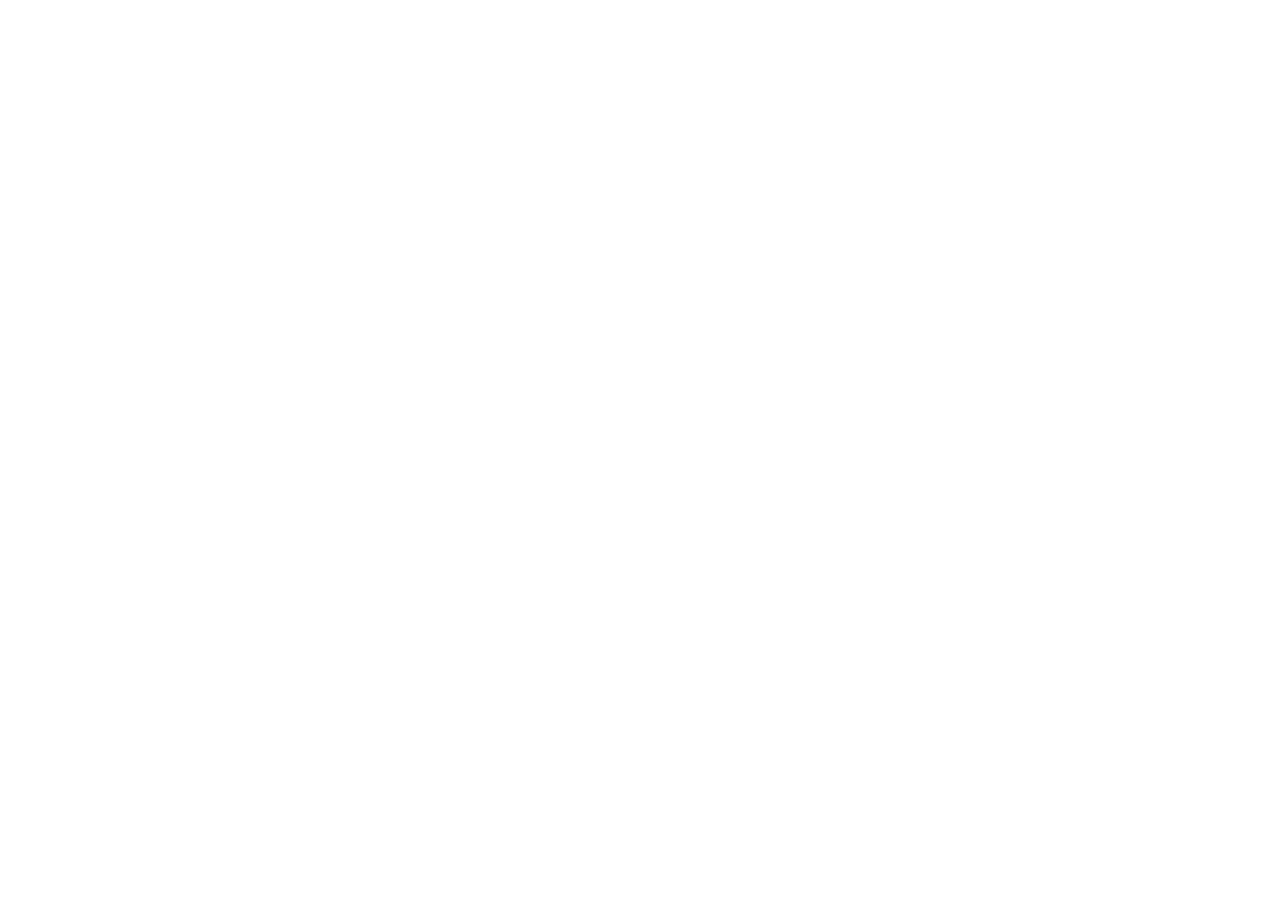
==== index.html @ a0ebe7ca "完成登录的开发" ====
<!DOCTYPE html>
<html lang="en">

<head>
    <meta charset="UTF-8">
    <meta http-equiv="X-UA-Compatible" content="IE=edge">
    <meta name="viewport" content="width=device-width, initial-scale=1.0">
    <title>Document</title>
</head>

<body>

</body>

</html>
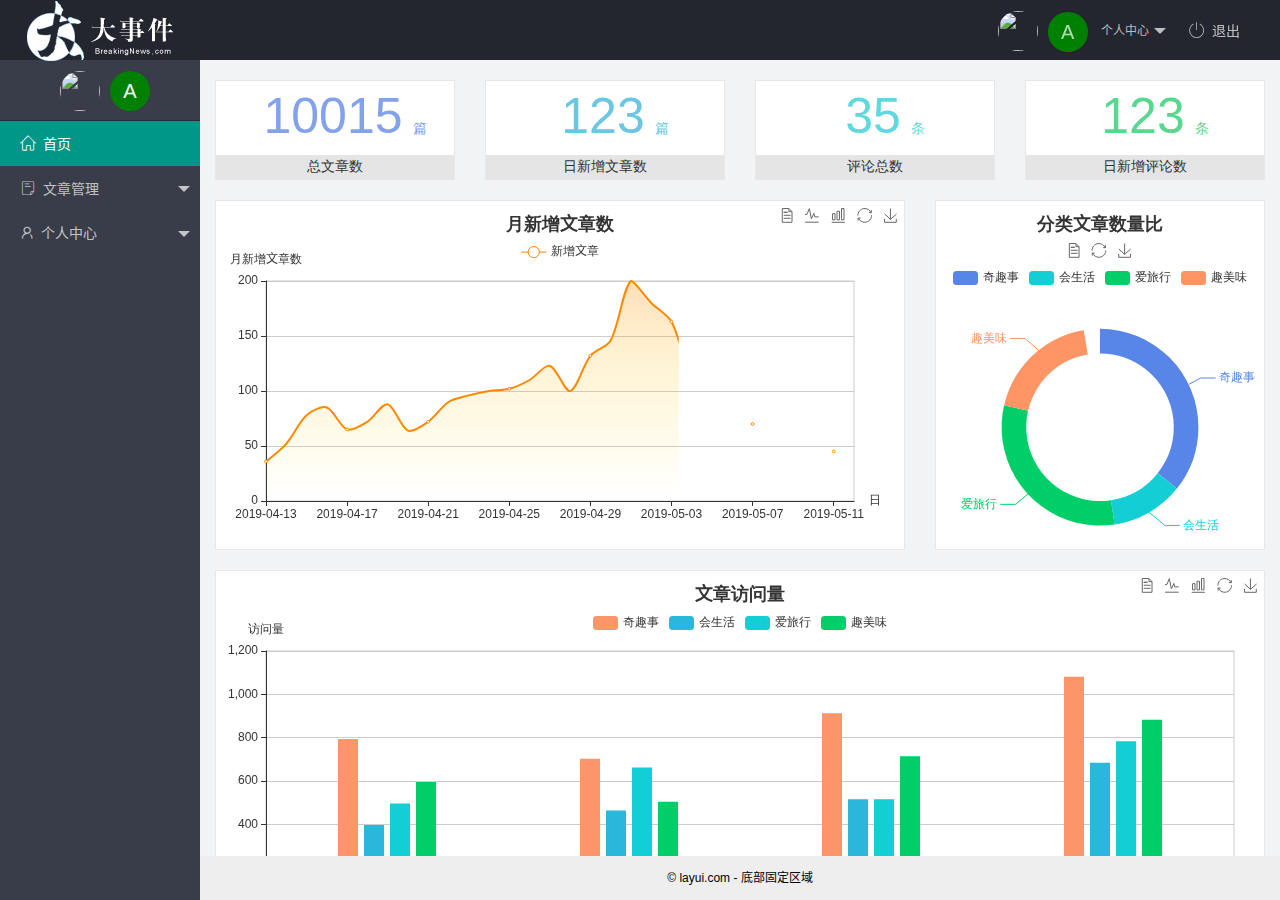
==== commit ed99ae4f: "完成主页部分内容" ====
--- a/index.html
+++ b/index.html
@@ -1,14 +1,85 @@
 <!DOCTYPE html>
-<html lang="en">
+<html lang="zh-CN">
 
 <head>
-    <meta charset="UTF-8">
-    <meta http-equiv="X-UA-Compatible" content="IE=edge">
-    <meta name="viewport" content="width=device-width, initial-scale=1.0">
-    <title>Document</title>
+    <meta charset="utf-8">
+    <meta name="viewport" content="width=device-width, initial-scale=1, maximum-scale=1">
+    <title>后台首页</title>
+
+    <link rel="stylesheet" href="/assets/lib/layui/css/layui.css">
+    <link rel="stylesheet" href="/assets/css/index.css">
+    <link rel="stylesheet" href="/assets/fonts/iconfont.css">
+    <script src="/assets/lib/jquery.js"></script>
 </head>
 
-<body>
+<body class="layui-layout-body">
+    <div class="layui-layout layui-layout-admin">
+        <div class="layui-header">
+            <div class="layui-logo">
+                <img src="/assets/images/logo.png" alt="">
+            </div>
+            <!-- 头部区域（可配合layui已有的水平导航） -->
+
+            <ul class="layui-nav layui-layout-right">
+                <li class="layui-nav-item">
+                    <a href="javascript:;" class="userinfo">
+                        <img src="http://t.cn/RCzsdCq" class="layui-nav-img"><span class="text-avatar">A</span> 个人中心
+                    </a>
+                    <dl class="layui-nav-child">
+                        <dd><a href="">基本资料</a></dd>
+                        <dd><a href="">更换头像</a></dd>
+                        <dd><a href="">重置密码</a></dd>
+                    </dl>
+                </li>
+                <li class="layui-nav-item">
+                    <a href="javascript:;" id="btnLogout"> <i class="iconfont icon-tuichu"></i>退出</a>
+                </li>
+            </ul>
+        </div>
+
+        <div class="layui-side layui-bg-black">
+            <div class="layui-side-scroll">
+                <!-- 左侧导航区域（可配合layui已有的垂直导航） -->
+                <div class="userinfo">
+                    <img src="http://t.cn/RCzsdCq" class="layui-nav-img"><span class="text-avatar">A</span>
+                    <span id="welcome"></span>
+                </div>
+                <ul class="layui-nav layui-nav-tree" lay-shrink="all" lay-filter="test">
+                    <li class="layui-nav-item layui-this"><a href="/home/dashboard.html" target="fm"><i
+                                class="iconfont icon-home"></i>首页</a></li>
+                    <li class="layui-nav-item">
+                        <a class="" href="javascript:;"><i class="iconfont icon-16"></i>文章管理</a>
+                        <dl class="layui-nav-child">
+                            <dd><a href="javascript:;"><i class="layui-icon layui-icon-app"></i>文章类别</a></dd>
+                            <dd><a href="javascript:;"><i class="layui-icon layui-icon-app"></i>文章列表</a></dd>
+                            <dd><a href="javascript:;"><i class="layui-icon layui-icon-app"></i>发表文章</a></dd>
+                        </dl>
+                    </li>
+                    <li class="layui-nav-item">
+                        <a href="javascript:;"><i class="layui-icon layui-icon-username"></i>个人中心</a>
+                        <dl class="layui-nav-child">
+                            <dd><a href="javascript:;"><i class="layui-icon layui-icon-app"></i>基本资料</a></dd>
+                            <dd><a href="javascript:;"><i class="layui-icon layui-icon-app"></i>更换头像</a></dd>
+                            <dd><a href="javascript:;"><i class="layui-icon layui-icon-app"></i>重置密码</a></dd>
+                        </dl>
+                    </li>
+
+                </ul>
+            </div>
+        </div>
+
+        <div class="layui-body">
+            <!-- 内容主体区域 -->
+            <iframe name="fm" src="/home/dashboard.html" frameborder="0"></iframe>
+        </div>
+
+        <div class="layui-footer myfooter">
+            © layui.com - 底部固定区域
+        </div>
+    </div>
+    <script src="/assets/lib/layui/layui.all.js"></script>
+    <script src="/assets/js/baseAPI.js"></script>
+    <script src="/assets/js/index.js"></script>
 
 </body>
 
--- a/assets/lib/layui/css/layui.css
+++ b/assets/lib/layui/css/layui.css
@@ -0,0 +1,2 @@
+/** layui-v2.5.5 MIT License By https://www.layui.com */
+ .layui-inline,img{display:inline-block;vertical-align:middle}h1,h2,h3,h4,h5,h6{font-weight:400}.layui-edge,.layui-header,.layui-inline,.layui-main{position:relative}.layui-body,.layui-edge,.layui-elip{overflow:hidden}.layui-btn,.layui-edge,.layui-inline,img{vertical-align:middle}.layui-btn,.layui-disabled,.layui-icon,.layui-unselect{-moz-user-select:none;-webkit-user-select:none;-ms-user-select:none}.layui-elip,.layui-form-checkbox span,.layui-form-pane .layui-form-label{text-overflow:ellipsis;white-space:nowrap}.layui-breadcrumb,.layui-tree-btnGroup{visibility:hidden}blockquote,body,button,dd,div,dl,dt,form,h1,h2,h3,h4,h5,h6,input,li,ol,p,pre,td,textarea,th,ul{margin:0;padding:0;-webkit-tap-highlight-color:rgba(0,0,0,0)}a:active,a:hover{outline:0}img{border:none}li{list-style:none}table{border-collapse:collapse;border-spacing:0}h4,h5,h6{font-size:100%}button,input,optgroup,option,select,textarea{font-family:inherit;font-size:inherit;font-style:inherit;font-weight:inherit;outline:0}pre{white-space:pre-wrap;white-space:-moz-pre-wrap;white-space:-pre-wrap;white-space:-o-pre-wrap;word-wrap:break-word}body{line-height:24px;font:14px Helvetica Neue,Helvetica,PingFang SC,Tahoma,Arial,sans-serif}hr{height:1px;margin:10px 0;border:0;clear:both}a{color:#333;text-decoration:none}a:hover{color:#777}a cite{font-style:normal;*cursor:pointer}.layui-border-box,.layui-border-box *{box-sizing:border-box}.layui-box,.layui-box *{box-sizing:content-box}.layui-clear{clear:both;*zoom:1}.layui-clear:after{content:'\20';clear:both;*zoom:1;display:block;height:0}.layui-inline{*display:inline;*zoom:1}.layui-edge{display:inline-block;width:0;height:0;border-width:6px;border-style:dashed;border-color:transparent}.layui-edge-top{top:-4px;border-bottom-color:#999;border-bottom-style:solid}.layui-edge-right{border-left-color:#999;border-left-style:solid}.layui-edge-bottom{top:2px;border-top-color:#999;border-top-style:solid}.layui-edge-left{border-right-color:#999;border-right-style:solid}.layui-disabled,.layui-disabled:hover{color:#d2d2d2!important;cursor:not-allowed!important}.layui-circle{border-radius:100%}.layui-show{display:block!important}.layui-hide{display:none!important}@font-face{font-family:layui-icon;src:url(../font/iconfont.eot?v=250);src:url(../font/iconfont.eot?v=250#iefix) format('embedded-opentype'),url(../font/iconfont.woff2?v=250) format('woff2'),url(../font/iconfont.woff?v=250) format('woff'),url(../font/iconfont.ttf?v=250) format('truetype'),url(../font/iconfont.svg?v=250#layui-icon) format('svg')}.layui-icon{font-family:layui-icon!important;font-size:16px;font-style:normal;-webkit-font-smoothing:antialiased;-moz-osx-font-smoothing:grayscale}.layui-icon-reply-fill:before{content:"\e611"}.layui-icon-set-fill:before{content:"\e614"}.layui-icon-menu-fill:before{content:"\e60f"}.layui-icon-search:before{content:"\e615"}.layui-icon-share:before{content:"\e641"}.layui-icon-set-sm:before{content:"\e620"}.layui-icon-engine:before{content:"\e628"}.layui-icon-close:before{content:"\1006"}.layui-icon-close-fill:before{content:"\1007"}.layui-icon-chart-screen:before{content:"\e629"}.layui-icon-star:before{content:"\e600"}.layui-icon-circle-dot:before{content:"\e617"}.layui-icon-chat:before{content:"\e606"}.layui-icon-release:before{content:"\e609"}.layui-icon-list:before{content:"\e60a"}.layui-icon-chart:before{content:"\e62c"}.layui-icon-ok-circle:before{content:"\1005"}.layui-icon-layim-theme:before{content:"\e61b"}.layui-icon-table:before{content:"\e62d"}.layui-icon-right:before{content:"\e602"}.layui-icon-left:before{content:"\e603"}.layui-icon-cart-simple:before{content:"\e698"}.layui-icon-face-cry:before{content:"\e69c"}.layui-icon-face-smile:before{content:"\e6af"}.layui-icon-survey:before{content:"\e6b2"}.layui-icon-tree:before{content:"\e62e"}.layui-icon-upload-circle:before{content:"\e62f"}.layui-icon-add-circle:before{content:"\e61f"}.layui-icon-download-circle:before{content:"\e601"}.layui-icon-templeate-1:before{content:"\e630"}.layui-icon-util:before{content:"\e631"}.layui-icon-face-surprised:before{content:"\e664"}.layui-icon-edit:before{content:"\e642"}.layui-icon-speaker:before{content:"\e645"}.layui-icon-down:before{content:"\e61a"}.layui-icon-file:before{content:"\e621"}.layui-icon-layouts:before{content:"\e632"}.layui-icon-rate-half:before{content:"\e6c9"}.layui-icon-add-circle-fine:before{content:"\e608"}.layui-icon-prev-circle:before{content:"\e633"}.layui-icon-read:before{content:"\e705"}.layui-icon-404:before{content:"\e61c"}.layui-icon-carousel:before{content:"\e634"}.layui-icon-help:before{content:"\e607"}.layui-icon-code-circle:before{content:"\e635"}.layui-icon-water:before{content:"\e636"}.layui-icon-username:before{content:"\e66f"}.layui-icon-find-fill:before{content:"\e670"}.layui-icon-about:before{content:"\e60b"}.layui-icon-location:before{content:"\e715"}.layui-icon-up:before{content:"\e619"}.layui-icon-pause:before{content:"\e651"}.layui-icon-date:before{content:"\e637"}.layui-icon-layim-uploadfile:before{content:"\e61d"}.layui-icon-delete:before{content:"\e640"}.layui-icon-play:before{content:"\e652"}.layui-icon-top:before{content:"\e604"}.layui-icon-friends:before{content:"\e612"}.layui-icon-refresh-3:before{content:"\e9aa"}.layui-icon-ok:before{content:"\e605"}.layui-icon-layer:before{content:"\e638"}.layui-icon-face-smile-fine:before{content:"\e60c"}.layui-icon-dollar:before{content:"\e659"}.layui-icon-group:before{content:"\e613"}.layui-icon-layim-download:before{content:"\e61e"}.layui-icon-picture-fine:before{content:"\e60d"}.layui-icon-link:before{content:"\e64c"}.layui-icon-diamond:before{content:"\e735"}.layui-icon-log:before{content:"\e60e"}.layui-icon-rate-solid:before{content:"\e67a"}.layui-icon-fonts-del:before{content:"\e64f"}.layui-icon-unlink:before{content:"\e64d"}.layui-icon-fonts-clear:before{content:"\e639"}.layui-icon-triangle-r:before{content:"\e623"}.layui-icon-circle:before{content:"\e63f"}.layui-icon-radio:before{content:"\e643"}.layui-icon-align-center:before{content:"\e647"}.layui-icon-align-right:before{content:"\e648"}.layui-icon-align-left:before{content:"\e649"}.layui-icon-loading-1:before{content:"\e63e"}.layui-icon-return:before{content:"\e65c"}.layui-icon-fonts-strong:before{content:"\e62b"}.layui-icon-upload:before{content:"\e67c"}.layui-icon-dialogue:before{content:"\e63a"}.layui-icon-video:before{content:"\e6ed"}.layui-icon-headset:before{content:"\e6fc"}.layui-icon-cellphone-fine:before{content:"\e63b"}.layui-icon-add-1:before{content:"\e654"}.layui-icon-face-smile-b:before{content:"\e650"}.layui-icon-fonts-html:before{content:"\e64b"}.layui-icon-form:before{content:"\e63c"}.layui-icon-cart:before{content:"\e657"}.layui-icon-camera-fill:before{content:"\e65d"}.layui-icon-tabs:before{content:"\e62a"}.layui-icon-fonts-code:before{content:"\e64e"}.layui-icon-fire:before{content:"\e756"}.layui-icon-set:before{content:"\e716"}.layui-icon-fonts-u:before{content:"\e646"}.layui-icon-triangle-d:before{content:"\e625"}.layui-icon-tips:before{content:"\e702"}.layui-icon-picture:before{content:"\e64a"}.layui-icon-more-vertical:before{content:"\e671"}.layui-icon-flag:before{content:"\e66c"}.layui-icon-loading:before{content:"\e63d"}.layui-icon-fonts-i:before{content:"\e644"}.layui-icon-refresh-1:before{content:"\e666"}.layui-icon-rmb:before{content:"\e65e"}.layui-icon-home:before{content:"\e68e"}.layui-icon-user:before{content:"\e770"}.layui-icon-notice:before{content:"\e667"}.layui-icon-login-weibo:before{content:"\e675"}.layui-icon-voice:before{content:"\e688"}.layui-icon-upload-drag:before{content:"\e681"}.layui-icon-login-qq:before{content:"\e676"}.layui-icon-snowflake:before{content:"\e6b1"}.layui-icon-file-b:before{content:"\e655"}.layui-icon-template:before{content:"\e663"}.layui-icon-auz:before{content:"\e672"}.layui-icon-console:before{content:"\e665"}.layui-icon-app:before{content:"\e653"}.layui-icon-prev:before{content:"\e65a"}.layui-icon-website:before{content:"\e7ae"}.layui-icon-next:before{content:"\e65b"}.layui-icon-component:before{content:"\e857"}.layui-icon-more:before{content:"\e65f"}.layui-icon-login-wechat:before{content:"\e677"}.layui-icon-shrink-right:before{content:"\e668"}.layui-icon-spread-left:before{content:"\e66b"}.layui-icon-camera:before{content:"\e660"}.layui-icon-note:before{content:"\e66e"}.layui-icon-refresh:before{content:"\e669"}.layui-icon-female:before{content:"\e661"}.layui-icon-male:before{content:"\e662"}.layui-icon-password:before{content:"\e673"}.layui-icon-senior:before{content:"\e674"}.layui-icon-theme:before{content:"\e66a"}.layui-icon-tread:before{content:"\e6c5"}.layui-icon-praise:before{content:"\e6c6"}.layui-icon-star-fill:before{content:"\e658"}.layui-icon-rate:before{content:"\e67b"}.layui-icon-template-1:before{content:"\e656"}.layui-icon-vercode:before{content:"\e679"}.layui-icon-cellphone:before{content:"\e678"}.layui-icon-screen-full:before{content:"\e622"}.layui-icon-screen-restore:before{content:"\e758"}.layui-icon-cols:before{content:"\e610"}.layui-icon-export:before{content:"\e67d"}.layui-icon-print:before{content:"\e66d"}.layui-icon-slider:before{content:"\e714"}.layui-icon-addition:before{content:"\e624"}.layui-icon-subtraction:before{content:"\e67e"}.layui-icon-service:before{content:"\e626"}.layui-icon-transfer:before{content:"\e691"}.layui-main{width:1140px;margin:0 auto}.layui-header{z-index:1000;height:60px}.layui-header a:hover{transition:all .5s;-webkit-transition:all .5s}.layui-side{position:fixed;left:0;top:0;bottom:0;z-index:999;width:200px;overflow-x:hidden}.layui-side-scroll{position:relative;width:220px;height:100%;overflow-x:hidden}.layui-body{position:absolute;left:200px;right:0;top:0;bottom:0;z-index:998;width:auto;overflow-y:auto;box-sizing:border-box}.layui-layout-body{overflow:hidden}.layui-layout-admin .layui-header{background-color:#23262E}.layui-layout-admin .layui-side{top:60px;width:200px;overflow-x:hidden}.layui-layout-admin .layui-body{position:fixed;top:60px;bottom:44px}.layui-layout-admin .layui-main{width:auto;margin:0 15px}.layui-layout-admin .layui-footer{position:fixed;left:200px;right:0;bottom:0;height:44px;line-height:44px;padding:0 15px;background-color:#eee}.layui-layout-admin .layui-logo{position:absolute;left:0;top:0;width:200px;height:100%;line-height:60px;text-align:center;color:#009688;font-size:16px}.layui-layout-admin .layui-header .layui-nav{background:0 0}.layui-layout-left{position:absolute!important;left:200px;top:0}.layui-layout-right{position:absolute!important;right:0;top:0}.layui-container{position:relative;margin:0 auto;padding:0 15px;box-sizing:border-box}.layui-fluid{position:relative;margin:0 auto;padding:0 15px}.layui-row:after,.layui-row:before{content:'';display:block;clear:both}.layui-col-lg1,.layui-col-lg10,.layui-col-lg11,.layui-col-lg12,.layui-col-lg2,.layui-col-lg3,.layui-col-lg4,.layui-col-lg5,.layui-col-lg6,.layui-col-lg7,.layui-col-lg8,.layui-col-lg9,.layui-col-md1,.layui-col-md10,.layui-col-md11,.layui-col-md12,.layui-col-md2,.layui-col-md3,.layui-col-md4,.layui-col-md5,.layui-col-md6,.layui-col-md7,.layui-col-md8,.layui-col-md9,.layui-col-sm1,.layui-col-sm10,.layui-col-sm11,.layui-col-sm12,.layui-col-sm2,.layui-col-sm3,.layui-col-sm4,.layui-col-sm5,.layui-col-sm6,.layui-col-sm7,.layui-col-sm8,.layui-col-sm9,.layui-col-xs1,.layui-col-xs10,.layui-col-xs11,.layui-col-xs12,.layui-col-xs2,.layui-col-xs3,.layui-col-xs4,.layui-col-xs5,.layui-col-xs6,.layui-col-xs7,.layui-col-xs8,.layui-col-xs9{position:relative;display:block;box-sizing:border-box}.layui-col-xs1,.layui-col-xs10,.layui-col-xs11,.layui-col-xs12,.layui-col-xs2,.layui-col-xs3,.layui-col-xs4,.layui-col-xs5,.layui-col-xs6,.layui-col-xs7,.layui-col-xs8,.layui-col-xs9{float:left}.layui-col-xs1{width:8.33333333%}.layui-col-xs2{width:16.66666667%}.layui-col-xs3{width:25%}.layui-col-xs4{width:33.33333333%}.layui-col-xs5{width:41.66666667%}.layui-col-xs6{width:50%}.layui-col-xs7{width:58.33333333%}.layui-col-xs8{width:66.66666667%}.layui-col-xs9{width:75%}.layui-col-xs10{width:83.33333333%}.layui-col-xs11{width:91.66666667%}.layui-col-xs12{width:100%}.layui-col-xs-offset1{margin-left:8.33333333%}.layui-col-xs-offset2{margin-left:16.66666667%}.layui-col-xs-offset3{margin-left:25%}.layui-col-xs-offset4{margin-left:33.33333333%}.layui-col-xs-offset5{margin-left:41.66666667%}.layui-col-xs-offset6{margin-left:50%}.layui-col-xs-offset7{margin-left:58.33333333%}.layui-col-xs-offset8{margin-left:66.66666667%}.layui-col-xs-offset9{margin-left:75%}.layui-col-xs-offset10{margin-left:83.33333333%}.layui-col-xs-offset11{margin-left:91.66666667%}.layui-col-xs-offset12{margin-left:100%}@media screen and (max-width:768px){.layui-hide-xs{display:none!important}.layui-show-xs-block{display:block!important}.layui-show-xs-inline{display:inline!important}.layui-show-xs-inline-block{display:inline-block!important}}@media screen and (min-width:768px){.layui-container{width:750px}.layui-hide-sm{display:none!important}.layui-show-sm-block{display:block!important}.layui-show-sm-inline{display:inline!important}.layui-show-sm-inline-block{display:inline-block!important}.layui-col-sm1,.layui-col-sm10,.layui-col-sm11,.layui-col-sm12,.layui-col-sm2,.layui-col-sm3,.layui-col-sm4,.layui-col-sm5,.layui-col-sm6,.layui-col-sm7,.layui-col-sm8,.layui-col-sm9{float:left}.layui-col-sm1{width:8.33333333%}.layui-col-sm2{width:16.66666667%}.layui-col-sm3{width:25%}.layui-col-sm4{width:33.33333333%}.layui-col-sm5{width:41.66666667%}.layui-col-sm6{width:50%}.layui-col-sm7{width:58.33333333%}.layui-col-sm8{width:66.66666667%}.layui-col-sm9{width:75%}.layui-col-sm10{width:83.33333333%}.layui-col-sm11{width:91.66666667%}.layui-col-sm12{width:100%}.layui-col-sm-offset1{margin-left:8.33333333%}.layui-col-sm-offset2{margin-left:16.66666667%}.layui-col-sm-offset3{margin-left:25%}.layui-col-sm-offset4{margin-left:33.33333333%}.layui-col-sm-offset5{margin-left:41.66666667%}.layui-col-sm-offset6{margin-left:50%}.layui-col-sm-offset7{margin-left:58.33333333%}.layui-col-sm-offset8{margin-left:66.66666667%}.layui-col-sm-offset9{margin-left:75%}.layui-col-sm-offset10{margin-left:83.33333333%}.layui-col-sm-offset11{margin-left:91.66666667%}.layui-col-sm-offset12{margin-left:100%}}@media screen and (min-width:992px){.layui-container{width:970px}.layui-hide-md{display:none!important}.layui-show-md-block{display:block!important}.layui-show-md-inline{display:inline!important}.layui-show-md-inline-block{display:inline-block!important}.layui-col-md1,.layui-col-md10,.layui-col-md11,.layui-col-md12,.layui-col-md2,.layui-col-md3,.layui-col-md4,.layui-col-md5,.layui-col-md6,.layui-col-md7,.layui-col-md8,.layui-col-md9{float:left}.layui-col-md1{width:8.33333333%}.layui-col-md2{width:16.66666667%}.layui-col-md3{width:25%}.layui-col-md4{width:33.33333333%}.layui-col-md5{width:41.66666667%}.layui-col-md6{width:50%}.layui-col-md7{width:58.33333333%}.layui-col-md8{width:66.66666667%}.layui-col-md9{width:75%}.layui-col-md10{width:83.33333333%}.layui-col-md11{width:91.66666667%}.layui-col-md12{width:100%}.layui-col-md-offset1{margin-left:8.33333333%}.layui-col-md-offset2{margin-left:16.66666667%}.layui-col-md-offset3{margin-left:25%}.layui-col-md-offset4{margin-left:33.33333333%}.layui-col-md-offset5{margin-left:41.66666667%}.layui-col-md-offset6{margin-left:50%}.layui-col-md-offset7{margin-left:58.33333333%}.layui-col-md-offset8{margin-left:66.66666667%}.layui-col-md-offset9{margin-left:75%}.layui-col-md-offset10{margin-left:83.33333333%}.layui-col-md-offset11{margin-left:91.66666667%}.layui-col-md-offset12{margin-left:100%}}@media screen and (min-width:1200px){.layui-container{width:1170px}.layui-hide-lg{display:none!important}.layui-show-lg-block{display:block!important}.layui-show-lg-inline{display:inline!important}.layui-show-lg-inline-block{display:inline-block!important}.layui-col-lg1,.layui-col-lg10,.layui-col-lg11,.layui-col-lg12,.layui-col-lg2,.layui-col-lg3,.layui-col-lg4,.layui-col-lg5,.layui-col-lg6,.layui-col-lg7,.layui-col-lg8,.layui-col-lg9{float:left}.layui-col-lg1{width:8.33333333%}.layui-col-lg2{width:16.66666667%}.layui-col-lg3{width:25%}.layui-col-lg4{width:33.33333333%}.layui-col-lg5{width:41.66666667%}.layui-col-lg6{width:50%}.layui-col-lg7{width:58.33333333%}.layui-col-lg8{width:66.66666667%}.layui-col-lg9{width:75%}.layui-col-lg10{width:83.33333333%}.layui-col-lg11{width:91.66666667%}.layui-col-lg12{width:100%}.layui-col-lg-offset1{margin-left:8.33333333%}.layui-col-lg-offset2{margin-left:16.66666667%}.layui-col-lg-offset3{margin-left:25%}.layui-col-lg-offset4{margin-left:33.33333333%}.layui-col-lg-offset5{margin-left:41.66666667%}.layui-col-lg-offset6{margin-left:50%}.layui-col-lg-offset7{margin-left:58.33333333%}.layui-col-lg-offset8{margin-left:66.66666667%}.layui-col-lg-offset9{margin-left:75%}.layui-col-lg-offset10{margin-left:83.33333333%}.layui-col-lg-offset11{margin-left:91.66666667%}.layui-col-lg-offset12{margin-left:100%}}.layui-col-space1{margin:-.5px}.layui-col-space1>*{padding:.5px}.layui-col-space3{margin:-1.5px}.layui-col-space3>*{padding:1.5px}.layui-col-space5{margin:-2.5px}.layui-col-space5>*{padding:2.5px}.layui-col-space8{margin:-3.5px}.layui-col-space8>*{padding:3.5px}.layui-col-space10{margin:-5px}.layui-col-space10>*{padding:5px}.layui-col-space12{margin:-6px}.layui-col-space12>*{padding:6px}.layui-col-space15{margin:-7.5px}.layui-col-space15>*{padding:7.5px}.layui-col-space18{margin:-9px}.layui-col-space18>*{padding:9px}.layui-col-space20{margin:-10px}.layui-col-space20>*{padding:10px}.layui-col-space22{margin:-11px}.layui-col-space22>*{padding:11px}.layui-col-space25{margin:-12.5px}.layui-col-space25>*{padding:12.5px}.layui-col-space30{margin:-15px}.layui-col-space30>*{padding:15px}.layui-btn,.layui-input,.layui-select,.layui-textarea,.layui-upload-button{outline:0;-webkit-appearance:none;transition:all .3s;-webkit-transition:all .3s;box-sizing:border-box}.layui-elem-quote{margin-bottom:10px;padding:15px;line-height:22px;border-left:5px solid #009688;border-radius:0 2px 2px 0;background-color:#f2f2f2}.layui-quote-nm{border-style:solid;border-width:1px 1px 1px 5px;background:0 0}.layui-elem-field{margin-bottom:10px;padding:0;border-width:1px;border-style:solid}.layui-elem-field legend{margin-left:20px;padding:0 10px;font-size:20px;font-weight:300}.layui-field-title{margin:10px 0 20px;border-width:1px 0 0}.layui-field-box{padding:10px 15px}.layui-field-title .layui-field-box{padding:10px 0}.layui-progress{position:relative;height:6px;border-radius:20px;background-color:#e2e2e2}.layui-progress-bar{position:absolute;left:0;top:0;width:0;max-width:100%;height:6px;border-radius:20px;text-align:right;background-color:#5FB878;transition:all .3s;-webkit-transition:all .3s}.layui-progress-big,.layui-progress-big .layui-progress-bar{height:18px;line-height:18px}.layui-progress-text{position:relative;top:-20px;line-height:18px;font-size:12px;color:#666}.layui-progress-big .layui-progress-text{position:static;padding:0 10px;color:#fff}.layui-collapse{border-width:1px;border-style:solid;border-radius:2px}.layui-colla-content,.layui-colla-item{border-top-width:1px;border-top-style:solid}.layui-colla-item:first-child{border-top:none}.layui-colla-title{position:relative;height:42px;line-height:42px;padding:0 15px 0 35px;color:#333;background-color:#f2f2f2;cursor:pointer;font-size:14px;overflow:hidden}.layui-colla-content{display:none;padding:10px 15px;line-height:22px;color:#666}.layui-colla-icon{position:absolute;left:15px;top:0;font-size:14px}.layui-card{margin-bottom:15px;border-radius:2px;background-color:#fff;box-shadow:0 1px 2px 0 rgba(0,0,0,.05)}.layui-card:last-child{margin-bottom:0}.layui-card-header{position:relative;height:42px;line-height:42px;padding:0 15px;border-bottom:1px solid #f6f6f6;color:#333;border-radius:2px 2px 0 0;font-size:14px}.layui-bg-black,.layui-bg-blue,.layui-bg-cyan,.layui-bg-green,.layui-bg-orange,.layui-bg-red{color:#fff!important}.layui-card-body{position:relative;padding:10px 15px;line-height:24px}.layui-card-body[pad15]{padding:15px}.layui-card-body[pad20]{padding:20px}.layui-card-body .layui-table{margin:5px 0}.layui-card .layui-tab{margin:0}.layui-panel-window{position:relative;padding:15px;border-radius:0;border-top:5px solid #E6E6E6;background-color:#fff}.layui-auxiliar-moving{position:fixed;left:0;right:0;top:0;bottom:0;width:100%;height:100%;background:0 0;z-index:9999999999}.layui-form-label,.layui-form-mid,.layui-form-select,.layui-input-block,.layui-input-inline,.layui-textarea{position:relative}.layui-bg-red{background-color:#FF5722!important}.layui-bg-orange{background-color:#FFB800!important}.layui-bg-green{background-color:#009688!important}.layui-bg-cyan{background-color:#2F4056!important}.layui-bg-blue{background-color:#1E9FFF!important}.layui-bg-black{background-color:#393D49!important}.layui-bg-gray{background-color:#eee!important;color:#666!important}.layui-badge-rim,.layui-colla-content,.layui-colla-item,.layui-collapse,.layui-elem-field,.layui-form-pane .layui-form-item[pane],.layui-form-pane .layui-form-label,.layui-input,.layui-layedit,.layui-layedit-tool,.layui-quote-nm,.layui-select,.layui-tab-bar,.layui-tab-card,.layui-tab-title,.layui-tab-title .layui-this:after,.layui-textarea{border-color:#e6e6e6}.layui-timeline-item:before,hr{background-color:#e6e6e6}.layui-text{line-height:22px;font-size:14px;color:#666}.layui-text h1,.layui-text h2,.layui-text h3{font-weight:500;color:#333}.layui-text h1{font-size:30px}.layui-text h2{font-size:24px}.layui-text h3{font-size:18px}.layui-text a:not(.layui-btn){color:#01AAED}.layui-text a:not(.layui-btn):hover{text-decoration:underline}.layui-text ul{padding:5px 0 5px 15px}.layui-text ul li{margin-top:5px;list-style-type:disc}.layui-text em,.layui-word-aux{color:#999!important;padding:0 5px!important}.layui-btn{display:inline-block;height:38px;line-height:38px;padding:0 18px;background-color:#009688;color:#fff;white-space:nowrap;text-align:center;font-size:14px;border:none;border-radius:2px;cursor:pointer}.layui-btn:hover{opacity:.8;filter:alpha(opacity=80);color:#fff}.layui-btn:active{opacity:1;filter:alpha(opacity=100)}.layui-btn+.layui-btn{margin-left:10px}.layui-btn-container{font-size:0}.layui-btn-container .layui-btn{margin-right:10px;margin-bottom:10px}.layui-btn-container .layui-btn+.layui-btn{margin-left:0}.layui-table .layui-btn-container .layui-btn{margin-bottom:9px}.layui-btn-radius{border-radius:100px}.layui-btn .layui-icon{margin-right:3px;font-size:18px;vertical-align:bottom;vertical-align:middle\9}.layui-btn-primary{border:1px solid #C9C9C9;background-color:#fff;color:#555}.layui-btn-primary:hover{border-color:#009688;color:#333}.layui-btn-normal{background-color:#1E9FFF}.layui-btn-warm{background-color:#FFB800}.layui-btn-danger{background-color:#FF5722}.layui-btn-checked{background-color:#5FB878}.layui-btn-disabled,.layui-btn-disabled:active,.layui-btn-disabled:hover{border:1px solid #e6e6e6;background-color:#FBFBFB;color:#C9C9C9;cursor:not-allowed;opacity:1}.layui-btn-lg{height:44px;line-height:44px;padding:0 25px;font-size:16px}.layui-btn-sm{height:30px;line-height:30px;padding:0 10px;font-size:12px}.layui-btn-sm i{font-size:16px!important}.layui-btn-xs{height:22px;line-height:22px;padding:0 5px;font-size:12px}.layui-btn-xs i{font-size:14px!important}.layui-btn-group{display:inline-block;vertical-align:middle;font-size:0}.layui-btn-group .layui-btn{margin-left:0!important;margin-right:0!important;border-left:1px solid rgba(255,255,255,.5);border-radius:0}.layui-btn-group .layui-btn-primary{border-left:none}.layui-btn-group .layui-btn-primary:hover{border-color:#C9C9C9;color:#009688}.layui-btn-group .layui-btn:first-child{border-left:none;border-radius:2px 0 0 2px}.layui-btn-group .layui-btn-primary:first-child{border-left:1px solid #c9c9c9}.layui-btn-group .layui-btn:last-child{border-radius:0 2px 2px 0}.layui-btn-group .layui-btn+.layui-btn{margin-left:0}.layui-btn-group+.layui-btn-group{margin-left:10px}.layui-btn-fluid{width:100%}.layui-input,.layui-select,.layui-textarea{height:38px;line-height:1.3;line-height:38px\9;border-width:1px;border-style:solid;background-color:#fff;border-radius:2px}.layui-input::-webkit-input-placeholder,.layui-select::-webkit-input-placeholder,.layui-textarea::-webkit-input-placeholder{line-height:1.3}.layui-input,.layui-textarea{display:block;width:100%;padding-left:10px}.layui-input:hover,.layui-textarea:hover{border-color:#D2D2D2!important}.layui-input:focus,.layui-textarea:focus{border-color:#C9C9C9!important}.layui-textarea{min-height:100px;height:auto;line-height:20px;padding:6px 10px;resize:vertical}.layui-select{padding:0 10px}.layui-form input[type=checkbox],.layui-form input[type=radio],.layui-form select{display:none}.layui-form [lay-ignore]{display:initial}.layui-form-item{margin-bottom:15px;clear:both;*zoom:1}.layui-form-item:after{content:'\20';clear:both;*zoom:1;display:block;height:0}.layui-form-label{float:left;display:block;padding:9px 15px;width:80px;font-weight:400;line-height:20px;text-align:right}.layui-form-label-col{display:block;float:none;padding:9px 0;line-height:20px;text-align:left}.layui-form-item .layui-inline{margin-bottom:5px;margin-right:10px}.layui-input-block{margin-left:110px;min-height:36px}.layui-input-inline{display:inline-block;vertical-align:middle}.layui-form-item .layui-input-inline{float:left;width:190px;margin-right:10px}.layui-form-text .layui-input-inline{width:auto}.layui-form-mid{float:left;display:block;padding:9px 0!important;line-height:20px;margin-right:10px}.layui-form-danger+.layui-form-select .layui-input,.layui-form-danger:focus{border-color:#FF5722!important}.layui-form-select .layui-input{padding-right:30px;cursor:pointer}.layui-form-select .layui-edge{position:absolute;right:10px;top:50%;margin-top:-3px;cursor:pointer;border-width:6px;border-top-color:#c2c2c2;border-top-style:solid;transition:all .3s;-webkit-transition:all .3s}.layui-form-select dl{display:none;position:absolute;left:0;top:42px;padding:5px 0;z-index:899;min-width:100%;border:1px solid #d2d2d2;max-height:300px;overflow-y:auto;background-color:#fff;border-radius:2px;box-shadow:0 2px 4px rgba(0,0,0,.12);box-sizing:border-box}.layui-form-select dl dd,.layui-form-select dl dt{padding:0 10px;line-height:36px;white-space:nowrap;overflow:hidden;text-overflow:ellipsis}.layui-form-select dl dt{font-size:12px;color:#999}.layui-form-select dl dd{cursor:pointer}.layui-form-select dl dd:hover{background-color:#f2f2f2;-webkit-transition:.5s all;transition:.5s all}.layui-form-select .layui-select-group dd{padding-left:20px}.layui-form-select dl dd.layui-select-tips{padding-left:10px!important;color:#999}.layui-form-select dl dd.layui-this{background-color:#5FB878;color:#fff}.layui-form-checkbox,.layui-form-select dl dd.layui-disabled{background-color:#fff}.layui-form-selected dl{display:block}.layui-form-checkbox,.layui-form-checkbox *,.layui-form-switch{display:inline-block;vertical-align:middle}.layui-form-selected .layui-edge{margin-top:-9px;-webkit-transform:rotate(180deg);transform:rotate(180deg);margin-top:-3px\9}:root .layui-form-selected .layui-edge{margin-top:-9px\0/IE9}.layui-form-selectup dl{top:auto;bottom:42px}.layui-select-none{margin:5px 0;text-align:center;color:#999}.layui-select-disabled .layui-disabled{border-color:#eee!important}.layui-select-disabled .layui-edge{border-top-color:#d2d2d2}.layui-form-checkbox{position:relative;height:30px;line-height:30px;margin-right:10px;padding-right:30px;cursor:pointer;font-size:0;-webkit-transition:.1s linear;transition:.1s linear;box-sizing:border-box}.layui-form-checkbox span{padding:0 10px;height:100%;font-size:14px;border-radius:2px 0 0 2px;background-color:#d2d2d2;color:#fff;overflow:hidden}.layui-form-checkbox:hover span{background-color:#c2c2c2}.layui-form-checkbox i{position:absolute;right:0;top:0;width:30px;height:28px;border:1px solid #d2d2d2;border-left:none;border-radius:0 2px 2px 0;color:#fff;font-size:20px;text-align:center}.layui-form-checkbox:hover i{border-color:#c2c2c2;color:#c2c2c2}.layui-form-checked,.layui-form-checked:hover{border-color:#5FB878}.layui-form-checked span,.layui-form-checked:hover span{background-color:#5FB878}.layui-form-checked i,.layui-form-checked:hover i{color:#5FB878}.layui-form-item .layui-form-checkbox{margin-top:4px}.layui-form-checkbox[lay-skin=primary]{height:auto!important;line-height:normal!important;min-width:18px;min-height:18px;border:none!important;margin-right:0;padding-left:28px;padding-right:0;background:0 0}.layui-form-checkbox[lay-skin=primary] span{padding-left:0;padding-right:15px;line-height:18px;background:0 0;color:#666}.layui-form-checkbox[lay-skin=primary] i{right:auto;left:0;width:16px;height:16px;line-height:16px;border:1px solid #d2d2d2;font-size:12px;border-radius:2px;background-color:#fff;-webkit-transition:.1s linear;transition:.1s linear}.layui-form-checkbox[lay-skin=primary]:hover i{border-color:#5FB878;color:#fff}.layui-form-checked[lay-skin=primary] i{border-color:#5FB878!important;background-color:#5FB878;color:#fff}.layui-checkbox-disbaled[lay-skin=primary] span{background:0 0!important;color:#c2c2c2}.layui-checkbox-disbaled[lay-skin=primary]:hover i{border-color:#d2d2d2}.layui-form-item .layui-form-checkbox[lay-skin=primary]{margin-top:10px}.layui-form-switch{position:relative;height:22px;line-height:22px;min-width:35px;padding:0 5px;margin-top:8px;border:1px solid #d2d2d2;border-radius:20px;cursor:pointer;background-color:#fff;-webkit-transition:.1s linear;transition:.1s linear}.layui-form-switch i{position:absolute;left:5px;top:3px;width:16px;height:16px;border-radius:20px;background-color:#d2d2d2;-webkit-transition:.1s linear;transition:.1s linear}.layui-form-switch em{position:relative;top:0;width:25px;margin-left:21px;padding:0!important;text-align:center!important;color:#999!important;font-style:normal!important;font-size:12px}.layui-form-onswitch{border-color:#5FB878;background-color:#5FB878}.layui-checkbox-disbaled,.layui-checkbox-disbaled i{border-color:#e2e2e2!important}.layui-form-onswitch i{left:100%;margin-left:-21px;background-color:#fff}.layui-form-onswitch em{margin-left:5px;margin-right:21px;color:#fff!important}.layui-checkbox-disbaled span{background-color:#e2e2e2!important}.layui-checkbox-disbaled:hover i{color:#fff!important}[lay-radio]{display:none}.layui-form-radio,.layui-form-radio *{display:inline-block;vertical-align:middle}.layui-form-radio{line-height:28px;margin:6px 10px 0 0;padding-right:10px;cursor:pointer;font-size:0}.layui-form-radio *{font-size:14px}.layui-form-radio>i{margin-right:8px;font-size:22px;color:#c2c2c2}.layui-form-radio>i:hover,.layui-form-radioed>i{color:#5FB878}.layui-radio-disbaled>i{color:#e2e2e2!important}.layui-form-pane .layui-form-label{width:110px;padding:8px 15px;height:38px;line-height:20px;border-width:1px;border-style:solid;border-radius:2px 0 0 2px;text-align:center;background-color:#FBFBFB;overflow:hidden;box-sizing:border-box}.layui-form-pane .layui-input-inline{margin-left:-1px}.layui-form-pane .layui-input-block{margin-left:110px;left:-1px}.layui-form-pane .layui-input{border-radius:0 2px 2px 0}.layui-form-pane .layui-form-text .layui-form-label{float:none;width:100%;border-radius:2px;box-sizing:border-box;text-align:left}.layui-form-pane .layui-form-text .layui-input-inline{display:block;margin:0;top:-1px;clear:both}.layui-form-pane .layui-form-text .layui-input-block{margin:0;left:0;top:-1px}.layui-form-pane .layui-form-text .layui-textarea{min-height:100px;border-radius:0 0 2px 2px}.layui-form-pane .layui-form-checkbox{margin:4px 0 4px 10px}.layui-form-pane .layui-form-radio,.layui-form-pane .layui-form-switch{margin-top:6px;margin-left:10px}.layui-form-pane .layui-form-item[pane]{position:relative;border-width:1px;border-style:solid}.layui-form-pane .layui-form-item[pane] .layui-form-label{position:absolute;left:0;top:0;height:100%;border-width:0 1px 0 0}.layui-form-pane .layui-form-item[pane] .layui-input-inline{margin-left:110px}@media screen and (max-width:450px){.layui-form-item .layui-form-label{text-overflow:ellipsis;overflow:hidden;white-space:nowrap}.layui-form-item .layui-inline{display:block;margin-right:0;margin-bottom:20px;clear:both}.layui-form-item .layui-inline:after{content:'\20';clear:both;display:block;height:0}.layui-form-item .layui-input-inline{display:block;float:none;left:-3px;width:auto;margin:0 0 10px 112px}.layui-form-item .layui-input-inline+.layui-form-mid{margin-left:110px;top:-5px;padding:0}.layui-form-item .layui-form-checkbox{margin-right:5px;margin-bottom:5px}}.layui-layedit{border-width:1px;border-style:solid;border-radius:2px}.layui-layedit-tool{padding:3px 5px;border-bottom-width:1px;border-bottom-style:solid;font-size:0}.layedit-tool-fixed{position:fixed;top:0;border-top:1px solid #e2e2e2}.layui-layedit-tool .layedit-tool-mid,.layui-layedit-tool .layui-icon{display:inline-block;vertical-align:middle;text-align:center;font-size:14px}.layui-layedit-tool .layui-icon{position:relative;width:32px;height:30px;line-height:30px;margin:3px 5px;color:#777;cursor:pointer;border-radius:2px}.layui-layedit-tool .layui-icon:hover{color:#393D49}.layui-layedit-tool .layui-icon:active{color:#000}.layui-layedit-tool .layedit-tool-active{background-color:#e2e2e2;color:#000}.layui-layedit-tool .layui-disabled,.layui-layedit-tool .layui-disabled:hover{color:#d2d2d2;cursor:not-allowed}.layui-layedit-tool .layedit-tool-mid{width:1px;height:18px;margin:0 10px;background-color:#d2d2d2}.layedit-tool-html{width:50px!important;font-size:30px!important}.layedit-tool-b,.layedit-tool-code,.layedit-tool-help{font-size:16px!important}.layedit-tool-d,.layedit-tool-face,.layedit-tool-image,.layedit-tool-unlink{font-size:18px!important}.layedit-tool-image input{position:absolute;font-size:0;left:0;top:0;width:100%;height:100%;opacity:.01;filter:Alpha(opacity=1);cursor:pointer}.layui-layedit-iframe iframe{display:block;width:100%}#LAY_layedit_code{overflow:hidden}.layui-laypage{display:inline-block;*display:inline;*zoom:1;vertical-align:middle;margin:10px 0;font-size:0}.layui-laypage>a:first-child,.layui-laypage>a:first-child em{border-radius:2px 0 0 2px}.layui-laypage>a:last-child,.layui-laypage>a:last-child em{border-radius:0 2px 2px 0}.layui-laypage>:first-child{margin-left:0!important}.layui-laypage>:last-child{margin-right:0!important}.layui-laypage a,.layui-laypage button,.layui-laypage input,.layui-laypage select,.layui-laypage span{border:1px solid #e2e2e2}.layui-laypage a,.layui-laypage span{display:inline-block;*display:inline;*zoom:1;vertical-align:middle;padding:0 15px;height:28px;line-height:28px;margin:0 -1px 5px 0;background-color:#fff;color:#333;font-size:12px}.layui-flow-more a *,.layui-laypage input,.layui-table-view select[lay-ignore]{display:inline-block}.layui-laypage a:hover{color:#009688}.layui-laypage em{font-style:normal}.layui-laypage .layui-laypage-spr{color:#999;font-weight:700}.layui-laypage a{text-decoration:none}.layui-laypage .layui-laypage-curr{position:relative}.layui-laypage .layui-laypage-curr em{position:relative;color:#fff}.layui-laypage .layui-laypage-curr .layui-laypage-em{position:absolute;left:-1px;top:-1px;padding:1px;width:100%;height:100%;background-color:#009688}.layui-laypage-em{border-radius:2px}.layui-laypage-next em,.layui-laypage-prev em{font-family:Sim sun;font-size:16px}.layui-laypage .layui-laypage-count,.layui-laypage .layui-laypage-limits,.layui-laypage .layui-laypage-refresh,.layui-laypage .layui-laypage-skip{margin-left:10px;margin-right:10px;padding:0;border:none}.layui-laypage .layui-laypage-limits,.layui-laypage .layui-laypage-refresh{vertical-align:top}.layui-laypage .layui-laypage-refresh i{font-size:18px;cursor:pointer}.layui-laypage select{height:22px;padding:3px;border-radius:2px;cursor:pointer}.layui-laypage .layui-laypage-skip{height:30px;line-height:30px;color:#999}.layui-laypage button,.layui-laypage input{height:30px;line-height:30px;border-radius:2px;vertical-align:top;background-color:#fff;box-sizing:border-box}.layui-laypage input{width:40px;margin:0 10px;padding:0 3px;text-align:center}.layui-laypage input:focus,.layui-laypage select:focus{border-color:#009688!important}.layui-laypage button{margin-left:10px;padding:0 10px;cursor:pointer}.layui-table,.layui-table-view{margin:10px 0}.layui-flow-more{margin:10px 0;text-align:center;color:#999;font-size:14px}.layui-flow-more a{height:32px;line-height:32px}.layui-flow-more a *{vertical-align:top}.layui-flow-more a cite{padding:0 20px;border-radius:3px;background-color:#eee;color:#333;font-style:normal}.layui-flow-more a cite:hover{opacity:.8}.layui-flow-more a i{font-size:30px;color:#737383}.layui-table{width:100%;background-color:#fff;color:#666}.layui-table tr{transition:all .3s;-webkit-transition:all .3s}.layui-table th{text-align:left;font-weight:400}.layui-table tbody tr:hover,.layui-table thead tr,.layui-table-click,.layui-table-header,.layui-table-hover,.layui-table-mend,.layui-table-patch,.layui-table-tool,.layui-table-total,.layui-table-total tr,.layui-table[lay-even] tr:nth-child(even){background-color:#f2f2f2}.layui-table td,.layui-table th,.layui-table-col-set,.layui-table-fixed-r,.layui-table-grid-down,.layui-table-header,.layui-table-page,.layui-table-tips-main,.layui-table-tool,.layui-table-total,.layui-table-view,.layui-table[lay-skin=line],.layui-table[lay-skin=row]{border-width:1px;border-style:solid;border-color:#e6e6e6}.layui-table td,.layui-table th{position:relative;padding:9px 15px;min-height:20px;line-height:20px;font-size:14px}.layui-table[lay-skin=line] td,.layui-table[lay-skin=line] th{border-width:0 0 1px}.layui-table[lay-skin=row] td,.layui-table[lay-skin=row] th{border-width:0 1px 0 0}.layui-table[lay-skin=nob] td,.layui-table[lay-skin=nob] th{border:none}.layui-table img{max-width:100px}.layui-table[lay-size=lg] td,.layui-table[lay-size=lg] th{padding:15px 30px}.layui-table-view .layui-table[lay-size=lg] .layui-table-cell{height:40px;line-height:40px}.layui-table[lay-size=sm] td,.layui-table[lay-size=sm] th{font-size:12px;padding:5px 10px}.layui-table-view .layui-table[lay-size=sm] .layui-table-cell{height:20px;line-height:20px}.layui-table[lay-data]{display:none}.layui-table-box{position:relative;overflow:hidden}.layui-table-view .layui-table{position:relative;width:auto;margin:0}.layui-table-view .layui-table[lay-skin=line]{border-width:0 1px 0 0}.layui-table-view .layui-table[lay-skin=row]{border-width:0 0 1px}.layui-table-view .layui-table td,.layui-table-view .layui-table th{padding:5px 0;border-top:none;border-left:none}.layui-table-view .layui-table th.layui-unselect .layui-table-cell span{cursor:pointer}.layui-table-view .layui-table td{cursor:default}.layui-table-view .layui-table td[data-edit=text]{cursor:text}.layui-table-view .layui-form-checkbox[lay-skin=primary] i{width:18px;height:18px}.layui-table-view .layui-form-radio{line-height:0;padding:0}.layui-table-view .layui-form-radio>i{margin:0;font-size:20px}.layui-table-init{position:absolute;left:0;top:0;width:100%;height:100%;text-align:center;z-index:110}.layui-table-init .layui-icon{position:absolute;left:50%;top:50%;margin:-15px 0 0 -15px;font-size:30px;color:#c2c2c2}.layui-table-header{border-width:0 0 1px;overflow:hidden}.layui-table-header .layui-table{margin-bottom:-1px}.layui-table-tool .layui-inline[lay-event]{position:relative;width:26px;height:26px;padding:5px;line-height:16px;margin-right:10px;text-align:center;color:#333;border:1px solid #ccc;cursor:pointer;-webkit-transition:.5s all;transition:.5s all}.layui-table-tool .layui-inline[lay-event]:hover{border:1px solid #999}.layui-table-tool-temp{padding-right:120px}.layui-table-tool-self{position:absolute;right:17px;top:10px}.layui-table-tool .layui-table-tool-self .layui-inline[lay-event]{margin:0 0 0 10px}.layui-table-tool-panel{position:absolute;top:29px;left:-1px;padding:5px 0;min-width:150px;min-height:40px;border:1px solid #d2d2d2;text-align:left;overflow-y:auto;background-color:#fff;box-shadow:0 2px 4px rgba(0,0,0,.12)}.layui-table-cell,.layui-table-tool-panel li{overflow:hidden;text-overflow:ellipsis;white-space:nowrap}.layui-table-tool-panel li{padding:0 10px;line-height:30px;-webkit-transition:.5s all;transition:.5s all}.layui-table-tool-panel li .layui-form-checkbox[lay-skin=primary]{width:100%;padding-left:28px}.layui-table-tool-panel li:hover{background-color:#f2f2f2}.layui-table-tool-panel li .layui-form-checkbox[lay-skin=primary] i{position:absolute;left:0;top:0}.layui-table-tool-panel li .layui-form-checkbox[lay-skin=primary] span{padding:0}.layui-table-tool .layui-table-tool-self .layui-table-tool-panel{left:auto;right:-1px}.layui-table-col-set{position:absolute;right:0;top:0;width:20px;height:100%;border-width:0 0 0 1px;background-color:#fff}.layui-table-sort{width:10px;height:20px;margin-left:5px;cursor:pointer!important}.layui-table-sort .layui-edge{position:absolute;left:5px;border-width:5px}.layui-table-sort .layui-table-sort-asc{top:3px;border-top:none;border-bottom-style:solid;border-bottom-color:#b2b2b2}.layui-table-sort .layui-table-sort-asc:hover{border-bottom-color:#666}.layui-table-sort .layui-table-sort-desc{bottom:5px;border-bottom:none;border-top-style:solid;border-top-color:#b2b2b2}.layui-table-sort .layui-table-sort-desc:hover{border-top-color:#666}.layui-table-sort[lay-sort=asc] .layui-table-sort-asc{border-bottom-color:#000}.layui-table-sort[lay-sort=desc] .layui-table-sort-desc{border-top-color:#000}.layui-table-cell{height:28px;line-height:28px;padding:0 15px;position:relative;box-sizing:border-box}.layui-table-cell .layui-form-checkbox[lay-skin=primary]{top:-1px;padding:0}.layui-table-cell .layui-table-link{color:#01AAED}.laytable-cell-checkbox,.laytable-cell-numbers,.laytable-cell-radio,.laytable-cell-space{padding:0;text-align:center}.layui-table-body{position:relative;overflow:auto;margin-right:-1px;margin-bottom:-1px}.layui-table-body .layui-none{line-height:26px;padding:15px;text-align:center;color:#999}.layui-table-fixed{position:absolute;left:0;top:0;z-index:101}.layui-table-fixed .layui-table-body{overflow:hidden}.layui-table-fixed-l{box-shadow:0 -1px 8px rgba(0,0,0,.08)}.layui-table-fixed-r{left:auto;right:-1px;border-width:0 0 0 1px;box-shadow:-1px 0 8px rgba(0,0,0,.08)}.layui-table-fixed-r .layui-table-header{position:relative;overflow:visible}.layui-table-mend{position:absolute;right:-49px;top:0;height:100%;width:50px}.layui-table-tool{position:relative;z-index:890;width:100%;min-height:50px;line-height:30px;padding:10px 15px;border-width:0 0 1px}.layui-table-tool .layui-btn-container{margin-bottom:-10px}.layui-table-page,.layui-table-total{border-width:1px 0 0;margin-bottom:-1px;overflow:hidden}.layui-table-page{position:relative;width:100%;padding:7px 7px 0;height:41px;font-size:12px;white-space:nowrap}.layui-table-page>div{height:26px}.layui-table-page .layui-laypage{margin:0}.layui-table-page .layui-laypage a,.layui-table-page .layui-laypage span{height:26px;line-height:26px;margin-bottom:10px;border:none;background:0 0}.layui-table-page .layui-laypage a,.layui-table-page .layui-laypage span.layui-laypage-curr{padding:0 12px}.layui-table-page .layui-laypage span{margin-left:0;padding:0}.layui-table-page .layui-laypage .layui-laypage-prev{margin-left:-7px!important}.layui-table-page .layui-laypage .layui-laypage-curr .layui-laypage-em{left:0;top:0;padding:0}.layui-table-page .layui-laypage button,.layui-table-page .layui-laypage input{height:26px;line-height:26px}.layui-table-page .layui-laypage input{width:40px}.layui-table-page .layui-laypage button{padding:0 10px}.layui-table-page select{height:18px}.layui-table-patch .layui-table-cell{padding:0;width:30px}.layui-table-edit{position:absolute;left:0;top:0;width:100%;height:100%;padding:0 14px 1px;border-radius:0;box-shadow:1px 1px 20px rgba(0,0,0,.15)}.layui-table-edit:focus{border-color:#5FB878!important}select.layui-table-edit{padding:0 0 0 10px;border-color:#C9C9C9}.layui-table-view .layui-form-checkbox,.layui-table-view .layui-form-radio,.layui-table-view .layui-form-switch{top:0;margin:0;box-sizing:content-box}.layui-table-view .layui-form-checkbox{top:-1px;height:26px;line-height:26px}.layui-table-view .layui-form-checkbox i{height:26px}.layui-table-grid .layui-table-cell{overflow:visible}.layui-table-grid-down{position:absolute;top:0;right:0;width:26px;height:100%;padding:5px 0;border-width:0 0 0 1px;text-align:center;background-color:#fff;color:#999;cursor:pointer}.layui-table-grid-down .layui-icon{position:absolute;top:50%;left:50%;margin:-8px 0 0 -8px}.layui-table-grid-down:hover{background-color:#fbfbfb}body .layui-table-tips .layui-layer-content{background:0 0;padding:0;box-shadow:0 1px 6px rgba(0,0,0,.12)}.layui-table-tips-main{margin:-44px 0 0 -1px;max-height:150px;padding:8px 15px;font-size:14px;overflow-y:scroll;background-color:#fff;color:#666}.layui-table-tips-c{position:absolute;right:-3px;top:-13px;width:20px;height:20px;padding:3px;cursor:pointer;background-color:#666;border-radius:50%;color:#fff}.layui-table-tips-c:hover{background-color:#777}.layui-table-tips-c:before{position:relative;right:-2px}.layui-upload-file{display:none!important;opacity:.01;filter:Alpha(opacity=1)}.layui-upload-drag,.layui-upload-form,.layui-upload-wrap{display:inline-block}.layui-upload-list{margin:10px 0}.layui-upload-choose{padding:0 10px;color:#999}.layui-upload-drag{position:relative;padding:30px;border:1px dashed #e2e2e2;background-color:#fff;text-align:center;cursor:pointer;color:#999}.layui-upload-drag .layui-icon{font-size:50px;color:#009688}.layui-upload-drag[lay-over]{border-color:#009688}.layui-upload-iframe{position:absolute;width:0;height:0;border:0;visibility:hidden}.layui-upload-wrap{position:relative;vertical-align:middle}.layui-upload-wrap .layui-upload-file{display:block!important;position:absolute;left:0;top:0;z-index:10;font-size:100px;width:100%;height:100%;opacity:.01;filter:Alpha(opacity=1);cursor:pointer}.layui-transfer-active,.layui-transfer-box{display:inline-block;vertical-align:middle}.layui-transfer-box,.layui-transfer-header,.layui-transfer-search{border-width:0;border-style:solid;border-color:#e6e6e6}.layui-transfer-box{position:relative;border-width:1px;width:200px;height:360px;border-radius:2px;background-color:#fff}.layui-transfer-box .layui-form-checkbox{width:100%;margin:0!important}.layui-transfer-header{height:38px;line-height:38px;padding:0 10px;border-bottom-width:1px}.layui-transfer-search{position:relative;padding:10px;border-bottom-width:1px}.layui-transfer-search .layui-input{height:32px;padding-left:30px;font-size:12px}.layui-transfer-search .layui-icon-search{position:absolute;left:20px;top:50%;margin-top:-8px;color:#666}.layui-transfer-active{margin:0 15px}.layui-transfer-active .layui-btn{display:block;margin:0;padding:0 15px;background-color:#5FB878;border-color:#5FB878;color:#fff}.layui-transfer-active .layui-btn-disabled{background-color:#FBFBFB;border-color:#e6e6e6;color:#C9C9C9}.layui-transfer-active .layui-btn:first-child{margin-bottom:15px}.layui-transfer-active .layui-btn .layui-icon{margin:0;font-size:14px!important}.layui-transfer-data{padding:5px 0;overflow:auto}.layui-transfer-data li{height:32px;line-height:32px;padding:0 10px}.layui-transfer-data li:hover{background-color:#f2f2f2;transition:.5s all}.layui-transfer-data .layui-none{padding:15px 10px;text-align:center;color:#999}.layui-nav{position:relative;padding:0 20px;background-color:#393D49;color:#fff;border-radius:2px;font-size:0;box-sizing:border-box}.layui-nav *{font-size:14px}.layui-nav .layui-nav-item{position:relative;display:inline-block;*display:inline;*zoom:1;vertical-align:middle;line-height:60px}.layui-nav .layui-nav-item a{display:block;padding:0 20px;color:#fff;color:rgba(255,255,255,.7);transition:all .3s;-webkit-transition:all .3s}.layui-nav .layui-this:after,.layui-nav-bar,.layui-nav-tree .layui-nav-itemed:after{position:absolute;left:0;top:0;width:0;height:5px;background-color:#5FB878;transition:all .2s;-webkit-transition:all .2s}.layui-nav-bar{z-index:1000}.layui-nav .layui-nav-item a:hover,.layui-nav .layui-this a{color:#fff}.layui-nav .layui-this:after{content:'';top:auto;bottom:0;width:100%}.layui-nav-img{width:30px;height:30px;margin-right:10px;border-radius:50%}.layui-nav .layui-nav-more{content:'';width:0;height:0;border-style:solid dashed dashed;border-color:#fff transparent transparent;overflow:hidden;cursor:pointer;transition:all .2s;-webkit-transition:all .2s;position:absolute;top:50%;right:3px;margin-top:-3px;border-width:6px;border-top-color:rgba(255,255,255,.7)}.layui-nav .layui-nav-mored,.layui-nav-itemed>a .layui-nav-more{margin-top:-9px;border-style:dashed dashed solid;border-color:transparent transparent #fff}.layui-nav-child{display:none;position:absolute;left:0;top:65px;min-width:100%;line-height:36px;padding:5px 0;box-shadow:0 2px 4px rgba(0,0,0,.12);border:1px solid #d2d2d2;background-color:#fff;z-index:100;border-radius:2px;white-space:nowrap}.layui-nav .layui-nav-child a{color:#333}.layui-nav .layui-nav-child a:hover{background-color:#f2f2f2;color:#000}.layui-nav-child dd{position:relative}.layui-nav .layui-nav-child dd.layui-this a,.layui-nav-child dd.layui-this{background-color:#5FB878;color:#fff}.layui-nav-child dd.layui-this:after{display:none}.layui-nav-tree{width:200px;padding:0}.layui-nav-tree .layui-nav-item{display:block;width:100%;line-height:45px}.layui-nav-tree .layui-nav-item a{position:relative;height:45px;line-height:45px;text-overflow:ellipsis;overflow:hidden;white-space:nowrap}.layui-nav-tree .layui-nav-item a:hover{background-color:#4E5465}.layui-nav-tree .layui-nav-bar{width:5px;height:0;background-color:#009688}.layui-nav-tree .layui-nav-child dd.layui-this,.layui-nav-tree .layui-nav-child dd.layui-this a,.layui-nav-tree .layui-this,.layui-nav-tree .layui-this>a,.layui-nav-tree .layui-this>a:hover{background-color:#009688;color:#fff}.layui-nav-tree .layui-this:after{display:none}.layui-nav-itemed>a,.layui-nav-tree .layui-nav-title a,.layui-nav-tree .layui-nav-title a:hover{color:#fff!important}.layui-nav-tree .layui-nav-child{position:relative;z-index:0;top:0;border:none;box-shadow:none}.layui-nav-tree .layui-nav-child a{height:40px;line-height:40px;color:#fff;color:rgba(255,255,255,.7)}.layui-nav-tree .layui-nav-child,.layui-nav-tree .layui-nav-child a:hover{background:0 0;color:#fff}.layui-nav-tree .layui-nav-more{right:10px}.layui-nav-itemed>.layui-nav-child{display:block;padding:0;background-color:rgba(0,0,0,.3)!important}.layui-nav-itemed>.layui-nav-child>.layui-this>.layui-nav-child{display:block}.layui-nav-side{position:fixed;top:0;bottom:0;left:0;overflow-x:hidden;z-index:999}.layui-bg-blue .layui-nav-bar,.layui-bg-blue .layui-nav-itemed:after,.layui-bg-blue .layui-this:after{background-color:#93D1FF}.layui-bg-blue .layui-nav-child dd.layui-this{background-color:#1E9FFF}.layui-bg-blue .layui-nav-itemed>a,.layui-nav-tree.layui-bg-blue .layui-nav-title a,.layui-nav-tree.layui-bg-blue .layui-nav-title a:hover{background-color:#007DDB!important}.layui-breadcrumb{font-size:0}.layui-breadcrumb>*{font-size:14px}.layui-breadcrumb a{color:#999!important}.layui-breadcrumb a:hover{color:#5FB878!important}.layui-breadcrumb a cite{color:#666;font-style:normal}.layui-breadcrumb span[lay-separator]{margin:0 10px;color:#999}.layui-tab{margin:10px 0;text-align:left!important}.layui-tab[overflow]>.layui-tab-title{overflow:hidden}.layui-tab-title{position:relative;left:0;height:40px;white-space:nowrap;font-size:0;border-bottom-width:1px;border-bottom-style:solid;transition:all .2s;-webkit-transition:all .2s}.layui-tab-title li{display:inline-block;*display:inline;*zoom:1;vertical-align:middle;font-size:14px;transition:all .2s;-webkit-transition:all .2s;position:relative;line-height:40px;min-width:65px;padding:0 15px;text-align:center;cursor:pointer}.layui-tab-title li a{display:block}.layui-tab-title .layui-this{color:#000}.layui-tab-title .layui-this:after{position:absolute;left:0;top:0;content:'';width:100%;height:41px;border-width:1px;border-style:solid;border-bottom-color:#fff;border-radius:2px 2px 0 0;box-sizing:border-box;pointer-events:none}.layui-tab-bar{position:absolute;right:0;top:0;z-index:10;width:30px;height:39px;line-height:39px;border-width:1px;border-style:solid;border-radius:2px;text-align:center;background-color:#fff;cursor:pointer}.layui-tab-bar .layui-icon{position:relative;display:inline-block;top:3px;transition:all .3s;-webkit-transition:all .3s}.layui-tab-item{display:none}.layui-tab-more{padding-right:30px;height:auto!important;white-space:normal!important}.layui-tab-more li.layui-this:after{border-bottom-color:#e2e2e2;border-radius:2px}.layui-tab-more .layui-tab-bar .layui-icon{top:-2px;top:3px\9;-webkit-transform:rotate(180deg);transform:rotate(180deg)}:root .layui-tab-more .layui-tab-bar .layui-icon{top:-2px\0/IE9}.layui-tab-content{padding:10px}.layui-tab-title li .layui-tab-close{position:relative;display:inline-block;width:18px;height:18px;line-height:20px;margin-left:8px;top:1px;text-align:center;font-size:14px;color:#c2c2c2;transition:all .2s;-webkit-transition:all .2s}.layui-tab-title li .layui-tab-close:hover{border-radius:2px;background-color:#FF5722;color:#fff}.layui-tab-brief>.layui-tab-title .layui-this{color:#009688}.layui-tab-brief>.layui-tab-more li.layui-this:after,.layui-tab-brief>.layui-tab-title .layui-this:after{border:none;border-radius:0;border-bottom:2px solid #5FB878}.layui-tab-brief[overflow]>.layui-tab-title .layui-this:after{top:-1px}.layui-tab-card{border-width:1px;border-style:solid;border-radius:2px;box-shadow:0 2px 5px 0 rgba(0,0,0,.1)}.layui-tab-card>.layui-tab-title{background-color:#f2f2f2}.layui-tab-card>.layui-tab-title li{margin-right:-1px;margin-left:-1px}.layui-tab-card>.layui-tab-title .layui-this{background-color:#fff}.layui-tab-card>.layui-tab-title .layui-this:after{border-top:none;border-width:1px;border-bottom-color:#fff}.layui-tab-card>.layui-tab-title .layui-tab-bar{height:40px;line-height:40px;border-radius:0;border-top:none;border-right:none}.layui-tab-card>.layui-tab-more .layui-this{background:0 0;color:#5FB878}.layui-tab-card>.layui-tab-more .layui-this:after{border:none}.layui-timeline{padding-left:5px}.layui-timeline-item{position:relative;padding-bottom:20px}.layui-timeline-axis{position:absolute;left:-5px;top:0;z-index:10;width:20px;height:20px;line-height:20px;background-color:#fff;color:#5FB878;border-radius:50%;text-align:center;cursor:pointer}.layui-timeline-axis:hover{color:#FF5722}.layui-timeline-item:before{content:'';position:absolute;left:5px;top:0;z-index:0;width:1px;height:100%}.layui-timeline-item:last-child:before{display:none}.layui-timeline-item:first-child:before{display:block}.layui-timeline-content{padding-left:25px}.layui-timeline-title{position:relative;margin-bottom:10px}.layui-badge,.layui-badge-dot,.layui-badge-rim{position:relative;display:inline-block;padding:0 6px;font-size:12px;text-align:center;background-color:#FF5722;color:#fff;border-radius:2px}.layui-badge{height:18px;line-height:18px}.layui-badge-dot{width:8px;height:8px;padding:0;border-radius:50%}.layui-badge-rim{height:18px;line-height:18px;border-width:1px;border-style:solid;background-color:#fff;color:#666}.layui-btn .layui-badge,.layui-btn .layui-badge-dot{margin-left:5px}.layui-nav .layui-badge,.layui-nav .layui-badge-dot{position:absolute;top:50%;margin:-8px 6px 0}.layui-tab-title .layui-badge,.layui-tab-title .layui-badge-dot{left:5px;top:-2px}.layui-carousel{position:relative;left:0;top:0;background-color:#f8f8f8}.layui-carousel>[carousel-item]{position:relative;width:100%;height:100%;overflow:hidden}.layui-carousel>[carousel-item]:before{position:absolute;content:'\e63d';left:50%;top:50%;width:100px;line-height:20px;margin:-10px 0 0 -50px;text-align:center;color:#c2c2c2;font-family:layui-icon!important;font-size:30px;font-style:normal;-webkit-font-smoothing:antialiased;-moz-osx-font-smoothing:grayscale}.layui-carousel>[carousel-item]>*{display:none;position:absolute;left:0;top:0;width:100%;height:100%;background-color:#f8f8f8;transition-duration:.3s;-webkit-transition-duration:.3s}.layui-carousel-updown>*{-webkit-transition:.3s ease-in-out up;transition:.3s ease-in-out up}.layui-carousel-arrow{display:none\9;opacity:0;position:absolute;left:10px;top:50%;margin-top:-18px;width:36px;height:36px;line-height:36px;text-align:center;font-size:20px;border:0;border-radius:50%;background-color:rgba(0,0,0,.2);color:#fff;-webkit-transition-duration:.3s;transition-duration:.3s;cursor:pointer}.layui-carousel-arrow[lay-type=add]{left:auto!important;right:10px}.layui-carousel:hover .layui-carousel-arrow[lay-type=add],.layui-carousel[lay-arrow=always] .layui-carousel-arrow[lay-type=add]{right:20px}.layui-carousel[lay-arrow=always] .layui-carousel-arrow{opacity:1;left:20px}.layui-carousel[lay-arrow=none] .layui-carousel-arrow{display:none}.layui-carousel-arrow:hover,.layui-carousel-ind ul:hover{background-color:rgba(0,0,0,.35)}.layui-carousel:hover .layui-carousel-arrow{display:block\9;opacity:1;left:20px}.layui-carousel-ind{position:relative;top:-35px;width:100%;line-height:0!important;text-align:center;font-size:0}.layui-carousel[lay-indicator=outside]{margin-bottom:30px}.layui-carousel[lay-indicator=outside] .layui-carousel-ind{top:10px}.layui-carousel[lay-indicator=outside] .layui-carousel-ind ul{background-color:rgba(0,0,0,.5)}.layui-carousel[lay-indicator=none] .layui-carousel-ind{display:none}.layui-carousel-ind ul{display:inline-block;padding:5px;background-color:rgba(0,0,0,.2);border-radius:10px;-webkit-transition-duration:.3s;transition-duration:.3s}.layui-carousel-ind li{display:inline-block;width:10px;height:10px;margin:0 3px;font-size:14px;background-color:#e2e2e2;background-color:rgba(255,255,255,.5);border-radius:50%;cursor:pointer;-webkit-transition-duration:.3s;transition-duration:.3s}.layui-carousel-ind li:hover{background-color:rgba(255,255,255,.7)}.layui-carousel-ind li.layui-this{background-color:#fff}.layui-carousel>[carousel-item]>.layui-carousel-next,.layui-carousel>[carousel-item]>.layui-carousel-prev,.layui-carousel>[carousel-item]>.layui-this{display:block}.layui-carousel>[carousel-item]>.layui-this{left:0}.layui-carousel>[carousel-item]>.layui-carousel-prev{left:-100%}.layui-carousel>[carousel-item]>.layui-carousel-next{left:100%}.layui-carousel>[carousel-item]>.layui-carousel-next.layui-carousel-left,.layui-carousel>[carousel-item]>.layui-carousel-prev.layui-carousel-right{left:0}.layui-carousel>[carousel-item]>.layui-this.layui-carousel-left{left:-100%}.layui-carousel>[carousel-item]>.layui-this.layui-carousel-right{left:100%}.layui-carousel[lay-anim=updown] .layui-carousel-arrow{left:50%!important;top:20px;margin:0 0 0 -18px}.layui-carousel[lay-anim=updown]>[carousel-item]>*,.layui-carousel[lay-anim=fade]>[carousel-item]>*{left:0!important}.layui-carousel[lay-anim=updown] .layui-carousel-arrow[lay-type=add]{top:auto!important;bottom:20px}.layui-carousel[lay-anim=updown] .layui-carousel-ind{position:absolute;top:50%;right:20px;width:auto;height:auto}.layui-carousel[lay-anim=updown] .layui-carousel-ind ul{padding:3px 5px}.layui-carousel[lay-anim=updown] .layui-carousel-ind li{display:block;margin:6px 0}.layui-carousel[lay-anim=updown]>[carousel-item]>.layui-this{top:0}.layui-carousel[lay-anim=updown]>[carousel-item]>.layui-carousel-prev{top:-100%}.layui-carousel[lay-anim=updown]>[carousel-item]>.layui-carousel-next{top:100%}.layui-carousel[lay-anim=updown]>[carousel-item]>.layui-carousel-next.layui-carousel-left,.layui-carousel[lay-anim=updown]>[carousel-item]>.layui-carousel-prev.layui-carousel-right{top:0}.layui-carousel[lay-anim=updown]>[carousel-item]>.layui-this.layui-carousel-left{top:-100%}.layui-carousel[lay-anim=updown]>[carousel-item]>.layui-this.layui-carousel-right{top:100%}.layui-carousel[lay-anim=fade]>[carousel-item]>.layui-carousel-next,.layui-carousel[lay-anim=fade]>[carousel-item]>.layui-carousel-prev{opacity:0}.layui-carousel[lay-anim=fade]>[carousel-item]>.layui-carousel-next.layui-carousel-left,.layui-carousel[lay-anim=fade]>[carousel-item]>.layui-carousel-prev.layui-carousel-right{opacity:1}.layui-carousel[lay-anim=fade]>[carousel-item]>.layui-this.layui-carousel-left,.layui-carousel[lay-anim=fade]>[carousel-item]>.layui-this.layui-carousel-right{opacity:0}.layui-fixbar{position:fixed;right:15px;bottom:15px;z-index:999999}.layui-fixbar li{width:50px;height:50px;line-height:50px;margin-bottom:1px;text-align:center;cursor:pointer;font-size:30px;background-color:#9F9F9F;color:#fff;border-radius:2px;opacity:.95}.layui-fixbar li:hover{opacity:.85}.layui-fixbar li:active{opacity:1}.layui-fixbar .layui-fixbar-top{display:none;font-size:40px}body .layui-util-face{border:none;background:0 0}body .layui-util-face .layui-layer-content{padding:0;background-color:#fff;color:#666;box-shadow:none}.layui-util-face .layui-layer-TipsG{display:none}.layui-util-face ul{position:relative;width:372px;padding:10px;border:1px solid #D9D9D9;background-color:#fff;box-shadow:0 0 20px rgba(0,0,0,.2)}.layui-util-face ul li{cursor:pointer;float:left;border:1px solid #e8e8e8;height:22px;width:26px;overflow:hidden;margin:-1px 0 0 -1px;padding:4px 2px;text-align:center}.layui-util-face ul li:hover{position:relative;z-index:2;border:1px solid #eb7350;background:#fff9ec}.layui-code{position:relative;margin:10px 0;padding:15px;line-height:20px;border:1px solid #ddd;border-left-width:6px;background-color:#F2F2F2;color:#333;font-family:Courier New;font-size:12px}.layui-rate,.layui-rate *{display:inline-block;vertical-align:middle}.layui-rate{padding:10px 5px 10px 0;font-size:0}.layui-rate li i.layui-icon{font-size:20px;color:#FFB800;margin-right:5px;transition:all .3s;-webkit-transition:all .3s}.layui-rate li i:hover{cursor:pointer;transform:scale(1.12);-webkit-transform:scale(1.12)}.layui-rate[readonly] li i:hover{cursor:default;transform:scale(1)}.layui-colorpicker{width:26px;height:26px;border:1px solid #e6e6e6;padding:5px;border-radius:2px;line-height:24px;display:inline-block;cursor:pointer;transition:all .3s;-webkit-transition:all .3s}.layui-colorpicker:hover{border-color:#d2d2d2}.layui-colorpicker.layui-colorpicker-lg{width:34px;height:34px;line-height:32px}.layui-colorpicker.layui-colorpicker-sm{width:24px;height:24px;line-height:22px}.layui-colorpicker.layui-colorpicker-xs{width:22px;height:22px;line-height:20px}.layui-colorpicker-trigger-bgcolor{display:block;background:url([data-uri]);border-radius:2px}.layui-colorpicker-trigger-span{display:block;height:100%;box-sizing:border-box;border:1px solid rgba(0,0,0,.15);border-radius:2px;text-align:center}.layui-colorpicker-trigger-i{display:inline-block;color:#FFF;font-size:12px}.layui-colorpicker-trigger-i.layui-icon-close{color:#999}.layui-colorpicker-main{position:absolute;z-index:66666666;width:280px;padding:7px;background:#FFF;border:1px solid #d2d2d2;border-radius:2px;box-shadow:0 2px 4px rgba(0,0,0,.12)}.layui-colorpicker-main-wrapper{height:180px;position:relative}.layui-colorpicker-basis{width:260px;height:100%;position:relative}.layui-colorpicker-basis-white{width:100%;height:100%;position:absolute;top:0;left:0;background:linear-gradient(90deg,#FFF,hsla(0,0%,100%,0))}.layui-colorpicker-basis-black{width:100%;height:100%;position:absolute;top:0;left:0;background:linear-gradient(0deg,#000,transparent)}.layui-colorpicker-basis-cursor{width:10px;height:10px;border:1px solid #FFF;border-radius:50%;position:absolute;top:-3px;right:-3px;cursor:pointer}.layui-colorpicker-side{position:absolute;top:0;right:0;width:12px;height:100%;background:linear-gradient(red,#FF0,#0F0,#0FF,#00F,#F0F,red)}.layui-colorpicker-side-slider{width:100%;height:5px;box-shadow:0 0 1px #888;box-sizing:border-box;background:#FFF;border-radius:1px;border:1px solid #f0f0f0;cursor:pointer;position:absolute;left:0}.layui-colorpicker-main-alpha{display:none;height:12px;margin-top:7px;background:url([data-uri])}.layui-colorpicker-alpha-bgcolor{height:100%;position:relative}.layui-colorpicker-alpha-slider{width:5px;height:100%;box-shadow:0 0 1px #888;box-sizing:border-box;background:#FFF;border-radius:1px;border:1px solid #f0f0f0;cursor:pointer;position:absolute;top:0}.layui-colorpicker-main-pre{padding-top:7px;font-size:0}.layui-colorpicker-pre{width:20px;height:20px;border-radius:2px;display:inline-block;margin-left:6px;margin-bottom:7px;cursor:pointer}.layui-colorpicker-pre:nth-child(11n+1){margin-left:0}.layui-colorpicker-pre-isalpha{background:url([data-uri])}.layui-colorpicker-pre.layui-this{box-shadow:0 0 3px 2px rgba(0,0,0,.15)}.layui-colorpicker-pre>div{height:100%;border-radius:2px}.layui-colorpicker-main-input{text-align:right;padding-top:7px}.layui-colorpicker-main-input .layui-btn-container .layui-btn{margin:0 0 0 10px}.layui-colorpicker-main-input div.layui-inline{float:left;margin-right:10px;font-size:14px}.layui-colorpicker-main-input input.layui-input{width:150px;height:30px;color:#666}.layui-slider{height:4px;background:#e2e2e2;border-radius:3px;position:relative;cursor:pointer}.layui-slider-bar{border-radius:3px;position:absolute;height:100%}.layui-slider-step{position:absolute;top:0;width:4px;height:4px;border-radius:50%;background:#FFF;-webkit-transform:translateX(-50%);transform:translateX(-50%)}.layui-slider-wrap{width:36px;height:36px;position:absolute;top:-16px;-webkit-transform:translateX(-50%);transform:translateX(-50%);z-index:10;text-align:center}.layui-slider-wrap-btn{width:12px;height:12px;border-radius:50%;background:#FFF;display:inline-block;vertical-align:middle;cursor:pointer;transition:.3s}.layui-slider-wrap:after{content:"";height:100%;display:inline-block;vertical-align:middle}.layui-slider-wrap-btn.layui-slider-hover,.layui-slider-wrap-btn:hover{transform:scale(1.2)}.layui-slider-wrap-btn.layui-disabled:hover{transform:scale(1)!important}.layui-slider-tips{position:absolute;top:-42px;z-index:66666666;white-space:nowrap;display:none;-webkit-transform:translateX(-50%);transform:translateX(-50%);color:#FFF;background:#000;border-radius:3px;height:25px;line-height:25px;padding:0 10px}.layui-slider-tips:after{content:'';position:absolute;bottom:-12px;left:50%;margin-left:-6px;width:0;height:0;border-width:6px;border-style:solid;border-color:#000 transparent transparent}.layui-slider-input{width:70px;height:32px;border:1px solid #e6e6e6;border-radius:3px;font-size:16px;line-height:32px;position:absolute;right:0;top:-15px}.layui-slider-input-btn{display:none;position:absolute;top:0;right:0;width:20px;height:100%;border-left:1px solid #d2d2d2}.layui-slider-input-btn i{cursor:pointer;position:absolute;right:0;bottom:0;width:20px;height:50%;font-size:12px;line-height:16px;text-align:center;color:#999}.layui-slider-input-btn i:first-child{top:0;border-bottom:1px solid #d2d2d2}.layui-slider-input-txt{height:100%;font-size:14px}.layui-slider-input-txt input{height:100%;border:none}.layui-slider-input-btn i:hover{color:#009688}.layui-slider-vertical{width:4px;margin-left:34px}.layui-slider-vertical .layui-slider-bar{width:4px}.layui-slider-vertical .layui-slider-step{top:auto;left:0;-webkit-transform:translateY(50%);transform:translateY(50%)}.layui-slider-vertical .layui-slider-wrap{top:auto;left:-16px;-webkit-transform:translateY(50%);transform:translateY(50%)}.layui-slider-vertical .layui-slider-tips{top:auto;left:2px}@media \0screen{.layui-slider-wrap-btn{margin-left:-20px}.layui-slider-vertical .layui-slider-wrap-btn{margin-left:0;margin-bottom:-20px}.layui-slider-vertical .layui-slider-tips{margin-left:-8px}.layui-slider>span{margin-left:8px}}.layui-tree{line-height:22px}.layui-tree .layui-form-checkbox{margin:0!important}.layui-tree-set{width:100%;position:relative}.layui-tree-pack{display:none;padding-left:20px;position:relative}.layui-tree-iconClick,.layui-tree-main{display:inline-block;vertical-align:middle}.layui-tree-line .layui-tree-pack{padding-left:27px}.layui-tree-line .layui-tree-set .layui-tree-set:after{content:'';position:absolute;top:14px;left:-9px;width:17px;height:0;border-top:1px dotted #c0c4cc}.layui-tree-entry{position:relative;padding:3px 0;height:20px;white-space:nowrap}.layui-tree-entry:hover{background-color:#eee}.layui-tree-line .layui-tree-entry:hover{background-color:rgba(0,0,0,0)}.layui-tree-line .layui-tree-entry:hover .layui-tree-txt{color:#999;text-decoration:underline;transition:.3s}.layui-tree-main{cursor:pointer;padding-right:10px}.layui-tree-line .layui-tree-set:before{content:'';position:absolute;top:0;left:-9px;width:0;height:100%;border-left:1px dotted #c0c4cc}.layui-tree-line .layui-tree-set.layui-tree-setLineShort:before{height:13px}.layui-tree-line .layui-tree-set.layui-tree-setHide:before{height:0}.layui-tree-iconClick{position:relative;height:20px;line-height:20px;margin:0 10px;color:#c0c4cc}.layui-tree-icon{height:12px;line-height:12px;width:12px;text-align:center;border:1px solid #c0c4cc}.layui-tree-iconClick .layui-icon{font-size:18px}.layui-tree-icon .layui-icon{font-size:12px;color:#666}.layui-tree-iconArrow{padding:0 5px}.layui-tree-iconArrow:after{content:'';position:absolute;left:4px;top:3px;z-index:100;width:0;height:0;border-width:5px;border-style:solid;border-color:transparent transparent transparent #c0c4cc;transition:.5s}.layui-tree-btnGroup,.layui-tree-editInput{position:relative;vertical-align:middle;display:inline-block}.layui-tree-spread>.layui-tree-entry>.layui-tree-iconClick>.layui-tree-iconArrow:after{transform:rotate(90deg) translate(3px,4px)}.layui-tree-txt{display:inline-block;vertical-align:middle;color:#555}.layui-tree-search{margin-bottom:15px;color:#666}.layui-tree-btnGroup .layui-icon{display:inline-block;vertical-align:middle;padding:0 2px;cursor:pointer}.layui-tree-btnGroup .layui-icon:hover{color:#999;transition:.3s}.layui-tree-entry:hover .layui-tree-btnGroup{visibility:visible}.layui-tree-editInput{height:20px;line-height:20px;padding:0 3px;border:none;background-color:rgba(0,0,0,.05)}.layui-tree-emptyText{text-align:center;color:#999}.layui-anim{-webkit-animation-duration:.3s;animation-duration:.3s;-webkit-animation-fill-mode:both;animation-fill-mode:both}.layui-anim.layui-icon{display:inline-block}.layui-anim-loop{-webkit-animation-iteration-count:infinite;animation-iteration-count:infinite}.layui-trans,.layui-trans a{transition:all .3s;-webkit-transition:all .3s}@-webkit-keyframes layui-rotate{from{-webkit-transform:rotate(0)}to{-webkit-transform:rotate(360deg)}}@keyframes layui-rotate{from{transform:rotate(0)}to{transform:rotate(360deg)}}.layui-anim-rotate{-webkit-animation-name:layui-rotate;animation-name:layui-rotate;-webkit-animation-duration:1s;animation-duration:1s;-webkit-animation-timing-function:linear;animation-timing-function:linear}@-webkit-keyframes layui-up{from{-webkit-transform:translate3d(0,100%,0);opacity:.3}to{-webkit-transform:translate3d(0,0,0);opacity:1}}@keyframes layui-up{from{transform:translate3d(0,100%,0);opacity:.3}to{transform:translate3d(0,0,0);opacity:1}}.layui-anim-up{-webkit-animation-name:layui-up;animation-name:layui-up}@-webkit-keyframes layui-upbit{from{-webkit-transform:translate3d(0,30px,0);opacity:.3}to{-webkit-transform:translate3d(0,0,0);opacity:1}}@keyframes layui-upbit{from{transform:translate3d(0,30px,0);opacity:.3}to{transform:translate3d(0,0,0);opacity:1}}.layui-anim-upbit{-webkit-animation-name:layui-upbit;animation-name:layui-upbit}@-webkit-keyframes layui-scale{0%{opacity:.3;-webkit-transform:scale(.5)}100%{opacity:1;-webkit-transform:scale(1)}}@keyframes layui-scale{0%{opacity:.3;-ms-transform:scale(.5);transform:scale(.5)}100%{opacity:1;-ms-transform:scale(1);transform:scale(1)}}.layui-anim-scale{-webkit-animation-name:layui-scale;animation-name:layui-scale}@-webkit-keyframes layui-scale-spring{0%{opacity:.5;-webkit-transform:scale(.5)}80%{opacity:.8;-webkit-transform:scale(1.1)}100%{opacity:1;-webkit-transform:scale(1)}}@keyframes layui-scale-spring{0%{opacity:.5;transform:scale(.5)}80%{opacity:.8;transform:scale(1.1)}100%{opacity:1;transform:scale(1)}}.layui-anim-scaleSpring{-webkit-animation-name:layui-scale-spring;animation-name:layui-scale-spring}@-webkit-keyframes layui-fadein{0%{opacity:0}100%{opacity:1}}@keyframes layui-fadein{0%{opacity:0}100%{opacity:1}}.layui-anim-fadein{-webkit-animation-name:layui-fadein;animation-name:layui-fadein}@-webkit-keyframes layui-fadeout{0%{opacity:1}100%{opacity:0}}@keyframes layui-fadeout{0%{opacity:1}100%{opacity:0}}.layui-anim-fadeout{-webkit-animation-name:layui-fadeout;animation-name:layui-fadeout}--- a/assets/css/index.css
+++ b/assets/css/index.css
@@ -0,0 +1,52 @@
+.myfooter {
+    text-align: center;
+    font-size: 12px;
+}
+
+.layui-layout a i {
+    margin-right: 7px;
+}
+
+iframe {
+    height: 100%;
+    width: 100%;
+}
+
+.layui-body {
+    overflow: hidden;
+}
+
+a {
+    transition: none !important;
+}
+
+.layui-nav-img {
+    width: 40px;
+    height: 40px;
+}
+
+.userinfo {
+    height: 60px;
+    line-height: 60px;
+    text-align: center;
+    font-size: 12px;
+    user-select: none;
+}
+
+.layui-side-scroll .userinfo {
+    border-bottom: 1px solid #282b33;
+}
+
+.text-avatar {
+    display: inline-block;
+    width: 40px;
+    height: 40px;
+    border-radius: 20px;
+    background-color: green;
+    line-height: 40px;
+    text-align: center;
+    font-size: 20px;
+    position: relative;
+    top: 4px;
+    margin-right: 10px;
+}--- a/assets/fonts/iconfont.css
+++ b/assets/fonts/iconfont.css
@@ -0,0 +1,37 @@
+@font-face {font-family: "iconfont";
+  src: url('iconfont.eot?t=1576139966484'); /* IE9 */
+  src: url('iconfont.eot?t=1576139966484#iefix') format('embedded-opentype'), /* IE6-IE8 */
+  url('[data-uri]') format('woff2'),
+  url('iconfont.woff?t=1576139966484') format('woff'),
+  url('iconfont.ttf?t=1576139966484') format('truetype'), /* chrome, firefox, opera, Safari, Android, iOS 4.2+ */
+  url('iconfont.svg?t=1576139966484#iconfont') format('svg'); /* iOS 4.1- */
+}
+
+.iconfont {
+  font-family: "iconfont" !important;
+  font-size: 16px;
+  font-style: normal;
+  -webkit-font-smoothing: antialiased;
+  -moz-osx-font-smoothing: grayscale;
+}
+
+.icon-home:before {
+  content: "\e6a9";
+}
+
+.icon-user:before {
+  content: "\e614";
+}
+
+.icon-pinglun:before {
+  content: "\e616";
+}
+
+.icon-tuichu:before {
+  content: "\e865";
+}
+
+.icon-16:before {
+  content: "\e615";
+}
+
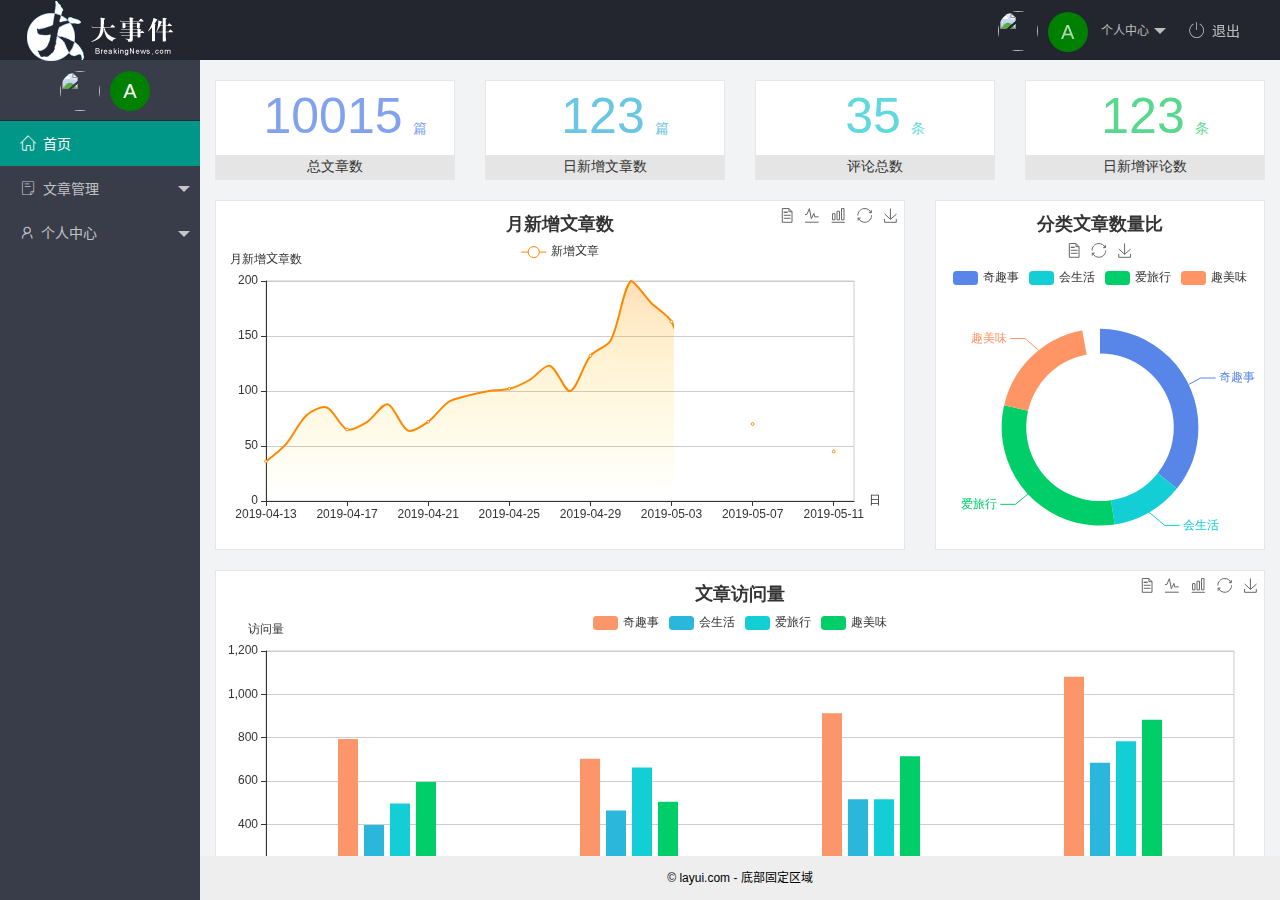
==== commit 1a0d196e: "完成个人中心功能的开发" ====
--- a/index.html
+++ b/index.html
@@ -23,12 +23,12 @@
             <ul class="layui-nav layui-layout-right">
                 <li class="layui-nav-item">
                     <a href="javascript:;" class="userinfo">
-                        <img src="http://t.cn/RCzsdCq" class="layui-nav-img"><span class="text-avatar">A</span> 个人中心
+                        <img src="" class="layui-nav-img"><span class="text-avatar">A</span> 个人中心
                     </a>
                     <dl class="layui-nav-child">
-                        <dd><a href="">基本资料</a></dd>
-                        <dd><a href="">更换头像</a></dd>
-                        <dd><a href="">重置密码</a></dd>
+                        <dd><a href="/user/user_info.html" target="fm">基本资料</a></dd>
+                        <dd><a href="/user/user_avatar.html" target="fm">更换头像</a></dd>
+                        <dd><a href="/user/user_pwd.html" target="fm">重置密码</a></dd>
                     </dl>
                 </li>
                 <li class="layui-nav-item">
@@ -41,7 +41,7 @@
             <div class="layui-side-scroll">
                 <!-- 左侧导航区域（可配合layui已有的垂直导航） -->
                 <div class="userinfo">
-                    <img src="http://t.cn/RCzsdCq" class="layui-nav-img"><span class="text-avatar">A</span>
+                    <img src="" class="layui-nav-img"><span class="text-avatar">A</span>
                     <span id="welcome"></span>
                 </div>
                 <ul class="layui-nav layui-nav-tree" lay-shrink="all" lay-filter="test">
@@ -58,9 +58,12 @@
                     <li class="layui-nav-item">
                         <a href="javascript:;"><i class="layui-icon layui-icon-username"></i>个人中心</a>
                         <dl class="layui-nav-child">
-                            <dd><a href="javascript:;"><i class="layui-icon layui-icon-app"></i>基本资料</a></dd>
-                            <dd><a href="javascript:;"><i class="layui-icon layui-icon-app"></i>更换头像</a></dd>
-                            <dd><a href="javascript:;"><i class="layui-icon layui-icon-app"></i>重置密码</a></dd>
+                            <dd><a href="/user/user_info.html" target="fm"><i
+                                        class="layui-icon layui-icon-app"></i>基本资料</a></dd>
+                            <dd><a href="user/user_avatar.html" target="fm"><i
+                                        class="layui-icon layui-icon-app"></i>更换头像</a></dd>
+                            <dd><a href="/user/user_pwd.html" target="fm"><i
+                                        class="layui-icon layui-icon-app"></i>重置密码</a></dd>
                         </dl>
                     </li>
 
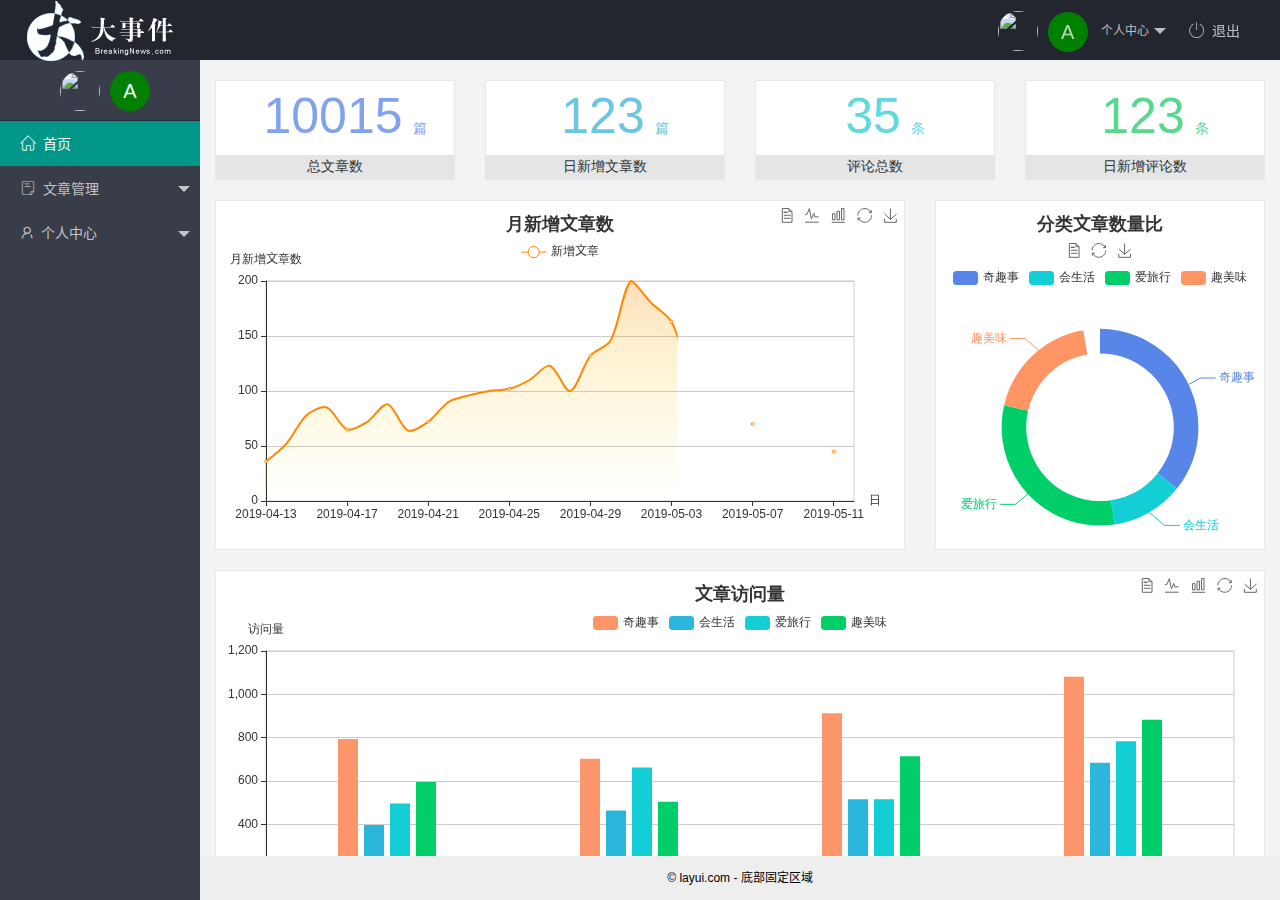
==== commit b21414e2: "完成文章管理页开发" ====
--- a/index.html
+++ b/index.html
@@ -50,9 +50,12 @@
                     <li class="layui-nav-item">
                         <a class="" href="javascript:;"><i class="iconfont icon-16"></i>文章管理</a>
                         <dl class="layui-nav-child">
-                            <dd><a href="javascript:;"><i class="layui-icon layui-icon-app"></i>文章类别</a></dd>
-                            <dd><a href="javascript:;"><i class="layui-icon layui-icon-app"></i>文章列表</a></dd>
-                            <dd><a href="javascript:;"><i class="layui-icon layui-icon-app"></i>发表文章</a></dd>
+                            <dd><a href="/article/art_cate.html" target="fm"><i
+                                        class="layui-icon layui-icon-app"></i>文章类别</a></dd>
+                            <dd><a href="/article/art_list.html" target="fm"><i
+                                        class="layui-icon layui-icon-app"></i>文章列表</a></dd>
+                            <dd><a href="/article/art_pub.html" target="fm"><i
+                                        class="layui-icon layui-icon-app"></i>发表文章</a></dd>
                         </dl>
                     </li>
                     <li class="layui-nav-item">
